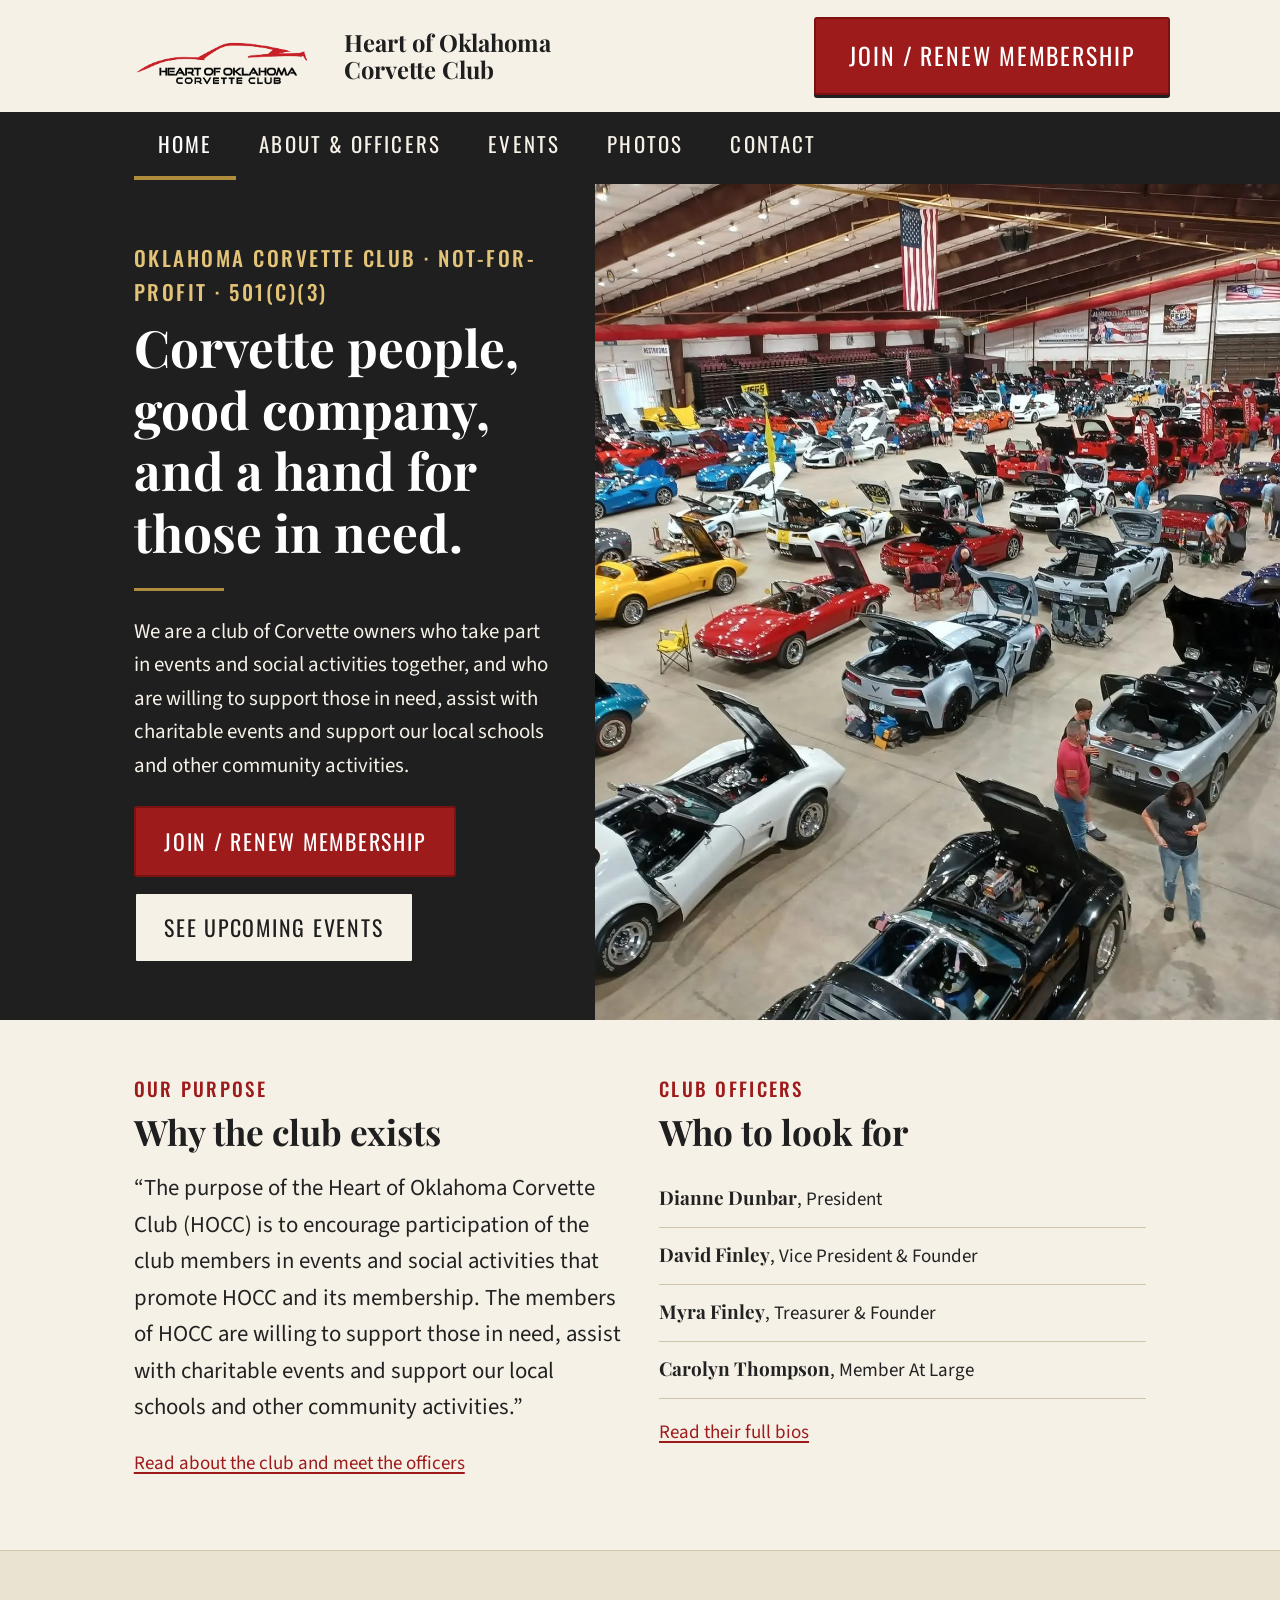
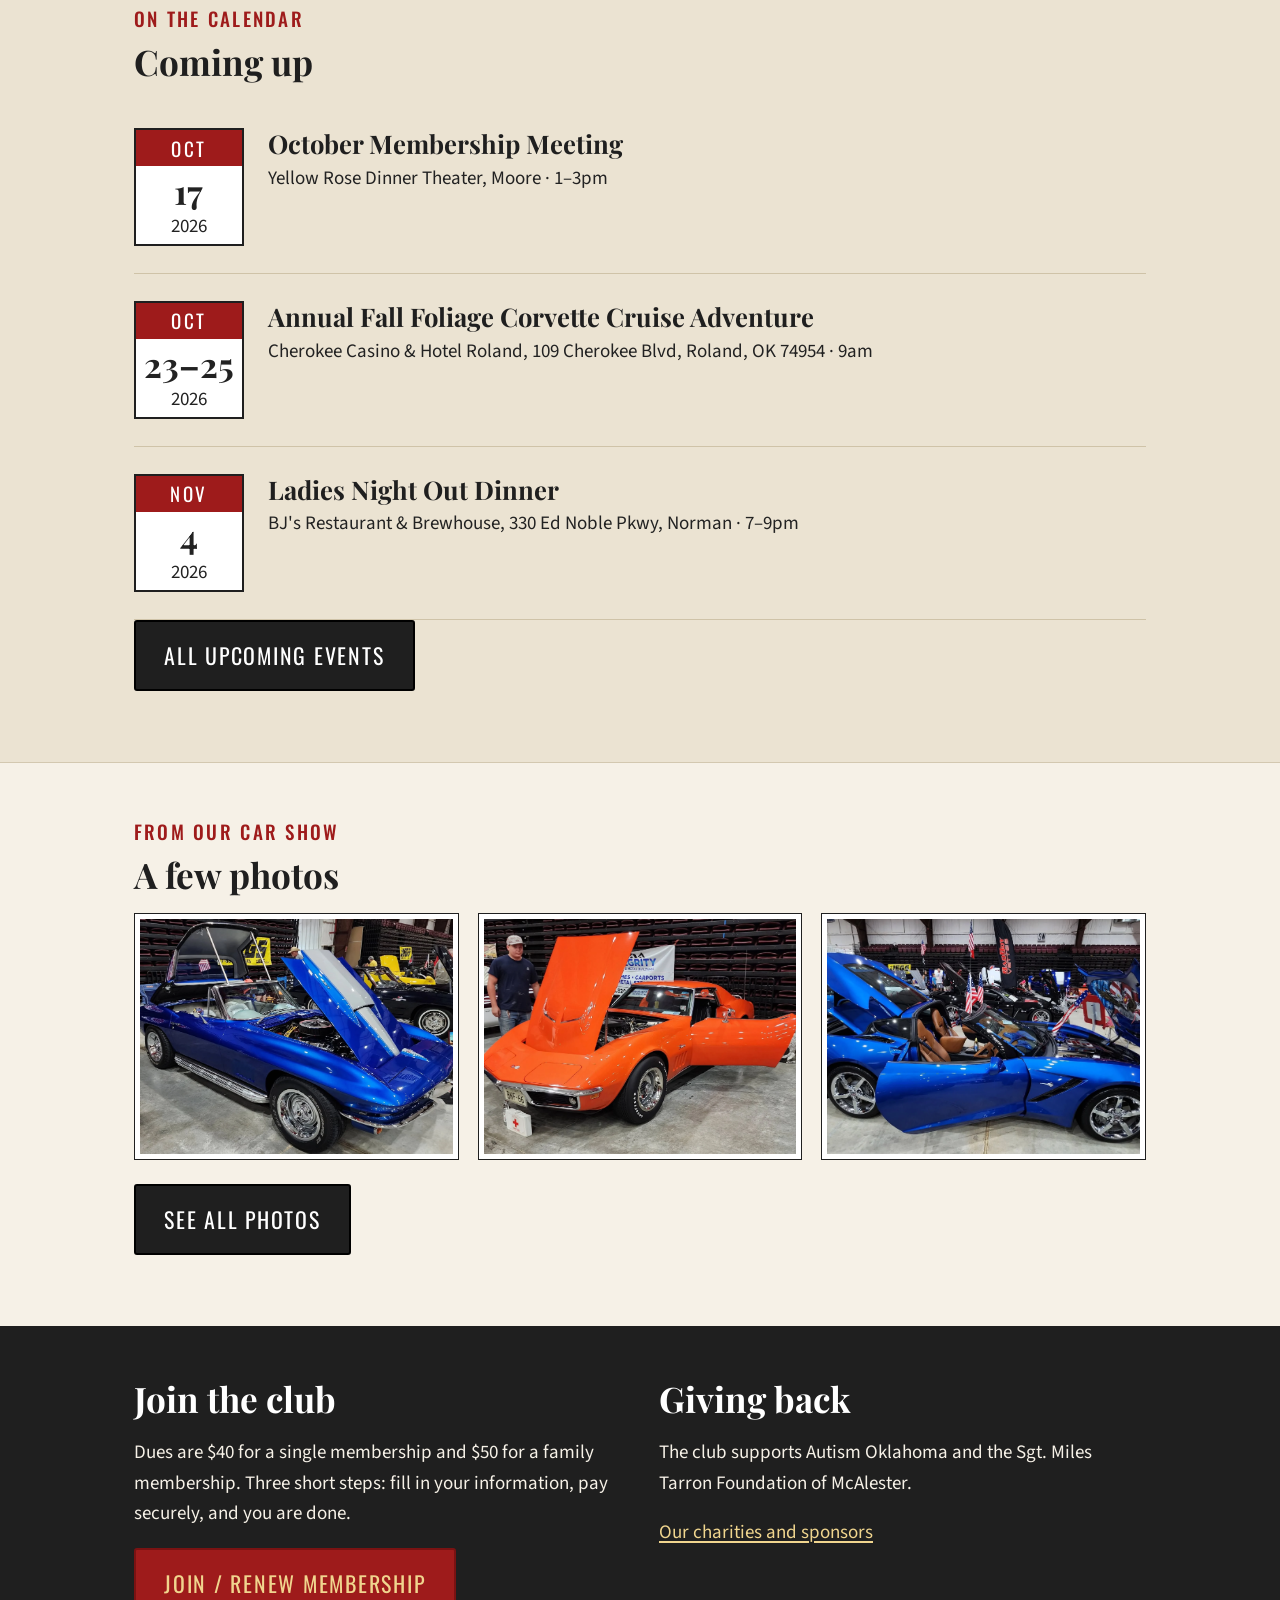
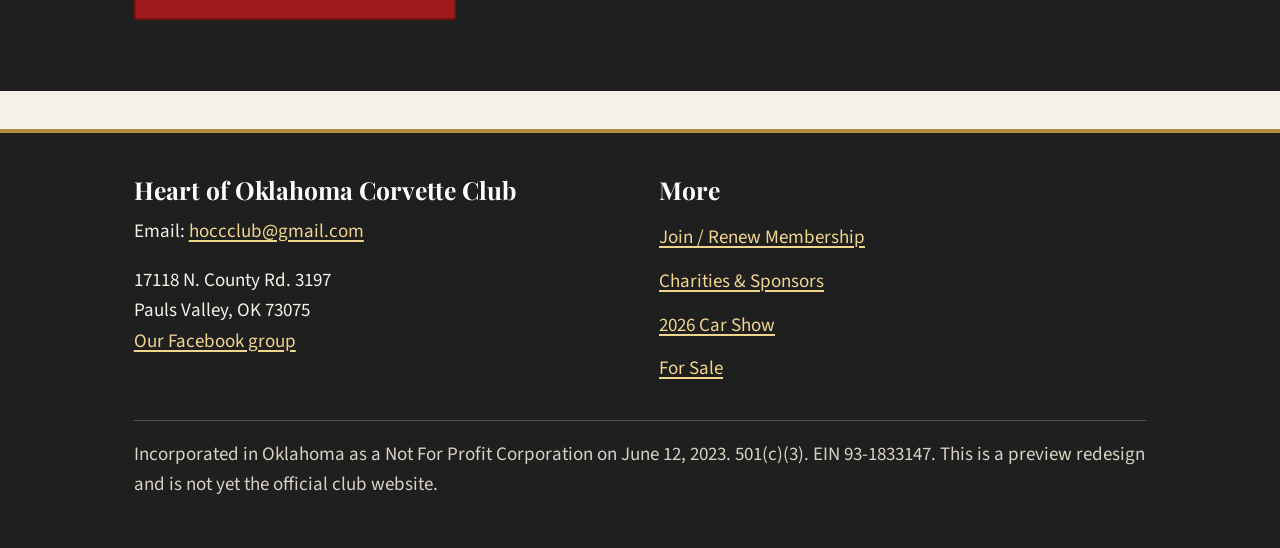
==== index.html @ 6426f9f7 "HOCC redesign preview" ====
<!DOCTYPE html>
<html lang="en">
<head>
<meta charset="utf-8">
<meta name="viewport" content="width=device-width, initial-scale=1">
<meta name="robots" content="noindex, nofollow">
<title>Heart of Oklahoma Corvette Club</title>
<link rel="preconnect" href="https://fonts.googleapis.com">
<link rel="preconnect" href="https://fonts.gstatic.com" crossorigin>
<link href="https://fonts.googleapis.com/css2?family=Oswald:wght@400;500&family=Playfair+Display:wght@700&family=Source+Sans+3:wght@400;600;700&display=swap" rel="stylesheet">
<link rel="stylesheet" href="style.css">
</head>
<body>
<a class="skip" href="#main">Skip to main content</a>
<header class="site-header">
  <div class="wrap header-top">
    <a class="brand" href="index.html"><img src="images/1b97d2c0-HOCC-Logo.png" alt="Heart of Oklahoma Corvette Club logo"><span>Heart of Oklahoma Corvette Club</span></a>
    <a class="join-btn" href="membership.html">Join / Renew Membership</a>
  </div>
  <nav class="nav" aria-label="Main">
    <div class="wrap"><ul>
      <li><a href="index.html" aria-current="page">Home</a></li>
      <li><a href="about.html">About &amp; Officers</a></li>
      <li><a href="events.html">Events</a></li>
      <li><a href="gallery.html">Photos</a></li>
      <li><a href="contact.html">Contact</a></li>
    </ul></div>
  </nav>
</header>

<main id="main">
  <div class="hero">
    <div class="hero-grid">
      <div class="hero-text">
        <p class="label">Oklahoma Corvette club &middot; Not-For-Profit &middot; 501(c)(3)</p>
        <h1>Corvette people, good company, and a hand for those in need.</h1>
        <hr class="rule">
        <p>We are a club of Corvette owners who take part in events and social activities together, and who are willing to support those in need, assist with charitable events and support our local schools and other community activities.</p>
        <div class="btn-row">
          <a class="btn" href="membership.html">Join / Renew Membership</a>
          <a class="btn light" href="events.html">See Upcoming Events</a>
        </div>
      </div>
      <div class="hero-photo"><img src="images/42bc1aed-CS-1.jpg" alt="Rows of Corvettes with hoods raised at a car show inside the Southeast EXPO Center"></div>
    </div>
  </div>

  <section>
    <div class="wrap two">
      <div>
        <p class="label">Our purpose</p>
        <h2>Why the club exists</h2>
        <p class="lead">&ldquo;The purpose of the Heart of Oklahoma Corvette Club (HOCC) is to encourage participation of the club members in events and social activities that promote HOCC and its membership. The members of HOCC are willing to support those in need, assist with charitable events and support our local schools and other community activities.&rdquo;</p>
        <p><a href="about.html">Read about the club and meet the officers</a></p>
      </div>
      <div>
        <p class="label">Club officers</p>
        <h2>Who to look for</h2>
        <ul class="officer-mini">
          <li><strong>Dianne Dunbar</strong>, President</li>
          <li><strong>David Finley</strong>, Vice President &amp; Founder</li>
          <li><strong>Myra Finley</strong>, Treasurer &amp; Founder</li>
          <li><strong>Carolyn Thompson</strong>, Member At Large</li>
        </ul>
        <p style="margin-top:1rem"><a href="about.html#officers">Read their full bios</a></p>
      </div>
    </div>
  </section>

  <section class="band">
    <div class="wrap">
      <p class="label">On the calendar</p>
      <h2>Coming up</h2>
      <ul class="events">
        <li class="event">
          <div class="date"><span class="m">Oct</span><span class="d">17</span><span class="r">2026</span></div>
          <div><h3>October Membership Meeting</h3><p>Yellow Rose Dinner Theater, Moore &middot; 1&ndash;3pm</p></div>
        </li>
        <li class="event">
          <div class="date"><span class="m">Oct</span><span class="d">23&ndash;25</span><span class="r">2026</span></div>
          <div><h3>Annual Fall Foliage Corvette Cruise Adventure</h3><p>Cherokee Casino &amp; Hotel Roland, 109 Cherokee Blvd, Roland, OK 74954 &middot; 9am</p></div>
        </li>
        <li class="event">
          <div class="date"><span class="m">Nov</span><span class="d">4</span><span class="r">2026</span></div>
          <div><h3>Ladies Night Out Dinner</h3><p>BJ's Restaurant &amp; Brewhouse, 330 Ed Noble Pkwy, Norman &middot; 7&ndash;9pm</p></div>
        </li>
      </ul>
      <p><a class="btn dark" href="events.html">All upcoming events</a></p>
    </div>
  </section>

  <section>
    <div class="wrap">
      <p class="label">From our car show</p>
      <h2>A few photos</h2>
      <ul class="grid">
        <li><a href="images/91def16d-CS-10.jpg"><img src="images/91def16d-CS-10.jpg" alt="Blue Corvette with its hood up at the club car show" loading="lazy"></a></li>
        <li><a href="images/a513e608-CS-15.jpg"><img src="images/a513e608-CS-15.jpg" alt="Orange Corvette on display at the club car show" loading="lazy"></a></li>
        <li><a href="images/1ba05a37-CS-27.jpg"><img src="images/1ba05a37-CS-27.jpg" alt="Red Corvette with hood raised at the club car show" loading="lazy"></a></li>
      </ul>
      <p style="margin-top:1.25rem"><a class="btn dark" href="gallery.html">See all photos</a></p>
    </div>
  </section>

  <section class="band-dark">
    <div class="wrap two">
      <div>
        <h2>Join the club</h2>
        <p>Dues are $40 for a single membership and $50 for a family membership. Three short steps: fill in your information, pay securely, and you are done.</p>
        <p><a class="btn" href="membership.html">Join / Renew Membership</a></p>
      </div>
      <div>
        <h2>Giving back</h2>
        <p>The club supports Autism Oklahoma and the Sgt. Miles Tarron Foundation of McAlester.</p>
        <p><a href="charities.html">Our charities and sponsors</a></p>
      </div>
    </div>
  </section>
</main>

<footer class="site-footer">
  <div class="wrap">
    <div class="foot-grid">
      <div>
        <h2>Heart of Oklahoma Corvette Club</h2>
        <p>Email: <a href="mailto:hoccclub@gmail.com">hoccclub@gmail.com</a></p>
        <address>17118 N. County Rd. 3197<br>Pauls Valley, OK 73075</address>
        <p><a href="https://www.facebook.com/groups/1453977328508756">Our Facebook group</a></p>
      </div>
      <div>
        <h2>More</h2>
        <ul class="foot-links">
          <li><a href="membership.html">Join / Renew Membership</a></li>
          <li><a href="charities.html">Charities &amp; Sponsors</a></li>
          <li><a href="car-show-2026.html">2026 Car Show</a></li>
          <li><a href="for-sale.html">For Sale</a></li>
        </ul>
      </div>
    </div>
    <p class="fine">Incorporated in Oklahoma as a Not For Profit Corporation on June 12, 2023. 501(c)(3). EIN 93-1833147. This is a preview redesign and is not yet the official club website.</p>
  </div>
</footer>
</body>
</html>
---- style.css ----
/* Heart of Oklahoma Corvette Club - preview redesign */
:root {
  --red: #9e1b1b;
  --red-dark: #7a1212;
  --char: #1f1f1f;
  --char-2: #2e2e2e;
  --cream: #f6f1e7;
  --cream-2: #ebe3d2;
  --brass: #b08d3c;
  --ink: #222;
  --muted: #4a4a4a;
  --serif: "Playfair Display", "Libre Caslon Text", Georgia, "Times New Roman", serif;
  --label: "Oswald", "Arial Narrow", Impact, sans-serif;
  --sans: "Source Sans 3", "Atkinson Hyperlegible", Verdana, Arial, sans-serif;
}

*, *::before, *::after { box-sizing: border-box; }
html { font-size: 19px; -webkit-text-size-adjust: 100%; }
body {
  margin: 0;
  font-family: var(--sans);
  font-size: 1rem;
  line-height: 1.6;
  color: var(--ink);
  background: var(--cream);
}
img { max-width: 100%; height: auto; display: block; }
a { color: var(--red); text-underline-offset: 3px; text-decoration-thickness: 2px; }
a:hover { color: var(--red-dark); }
:focus-visible { outline: 4px solid #0b57d0; outline-offset: 3px; }

h1, h2, h3 { font-family: var(--serif); line-height: 1.2; color: var(--char); margin: 0 0 .5em; font-weight: 700; }
h1 { font-size: 2.4rem; }
h2 { font-size: 1.85rem; }
h3 { font-size: 1.35rem; }
p { margin: 0 0 1em; }
.label {
  font-family: var(--label);
  text-transform: uppercase;
  letter-spacing: .12em;
  font-size: 1rem;
  color: var(--red);
  margin: 0 0 .4em;
  font-weight: 500;
}

.skip { position: absolute; left: -999px; top: 0; background: var(--char); color: #fff; padding: .75rem 1rem; z-index: 10; }
.skip:focus { left: 0; }

.wrap { max-width: 1060px; margin: 0 auto; padding: 0 1.25rem; }

/* header */
.site-header { background: var(--cream); border-bottom: 4px solid var(--char); box-shadow: 0 4px 0 -1px var(--brass); }
.header-top { display: flex; flex-wrap: wrap; align-items: center; justify-content: space-between; gap: 1rem; padding: .9rem 0; }
.brand { display: flex; align-items: center; gap: .9rem; text-decoration: none; color: var(--char); }
.brand img { height: 78px; width: auto; }
.brand span { font-family: var(--serif); font-weight: 700; font-size: 1.25rem; line-height: 1.15; max-width: 12em; }
.join-btn, .btn {
  display: inline-block;
  background: var(--red);
  color: #fff;
  font-family: var(--label);
  text-transform: uppercase;
  letter-spacing: .08em;
  font-size: 1.15rem;
  text-decoration: none;
  padding: .85rem 1.5rem;
  min-height: 52px;
  border: 2px solid var(--red-dark);
  border-radius: 3px;
  text-align: center;
  cursor: pointer;
}
.join-btn:hover, .btn:hover { background: var(--red-dark); color: #fff; }
.join-btn { font-size: 1.25rem; padding: .95rem 1.75rem; box-shadow: 0 3px 0 var(--char); }
.btn.dark { background: var(--char); border-color: #000; }
.btn.dark:hover { background: #000; }
.btn.light { background: var(--cream); color: var(--char); border-color: var(--char); }
.btn.light:hover { background: var(--cream-2); color: var(--char); }

.nav { background: var(--char); }
.nav ul { list-style: none; margin: 0; padding: 0; display: flex; flex-wrap: wrap; }
.nav a {
  display: block;
  color: var(--cream);
  text-decoration: none;
  font-family: var(--label);
  text-transform: uppercase;
  letter-spacing: .1em;
  font-size: 1.1rem;
  padding: .8rem 1.25rem;
  min-height: 52px;
  border-bottom: 4px solid transparent;
}
.nav a:hover { background: var(--char-2); color: #fff; }
.nav a[aria-current="page"] { border-bottom-color: var(--brass); color: #fff; }

/* hero */
.hero { background: var(--char); color: var(--cream); }
.hero-grid { display: grid; grid-template-columns: 1fr 1.15fr; }
.hero-text { padding: 3rem 2rem 3rem max(1.25rem, calc((100vw - 1060px) / 2 + 1.25rem)); }
.hero-text h1 { color: #fff; font-size: 2.7rem; }
.hero-text .label { color: #e3c377; }
.hero-text p { font-size: 1.1rem; }
.hero-photo { min-height: 380px; background: var(--char-2); }
.hero-photo img { width: 100%; height: 100%; object-fit: cover; }
.hero .rule { width: 90px; border: 0; border-top: 3px solid var(--brass); margin: 0 0 1.25rem; }
.btn-row { display: flex; flex-wrap: wrap; gap: .8rem; margin-top: 1.25rem; }

/* sections */
main section { padding: 2.75rem 0; }
.band { background: var(--cream-2); border-top: 1px solid #d3c8b0; border-bottom: 1px solid #d3c8b0; }
.band-dark { background: var(--char); color: var(--cream); }
.band-dark h2, .band-dark h3 { color: #fff; }
.band-dark a { color: #f0d58e; }
.page-title { background: var(--char); color: var(--cream); padding: 2.2rem 0; border-bottom: 4px solid var(--brass); }
.page-title h1 { color: #fff; margin: 0; }
.page-title .label { color: #e3c377; }
.page-title p { margin: .5rem 0 0; max-width: 40em; font-size: 1.1rem; }
.lead { font-size: 1.2rem; max-width: 42em; }
.two { display: grid; grid-template-columns: 1fr 1fr; gap: 2rem; align-items: start; }
.narrow { max-width: 44em; }

/* officers */
.officers { display: grid; gap: 2rem; }
.officer { display: grid; grid-template-columns: 200px 1fr; gap: 1.5rem; padding-bottom: 2rem; border-bottom: 1px solid #cfc3a8; }
.officer:last-child { border-bottom: 0; }
.officer img { width: 200px; height: 240px; object-fit: cover; border: 1px solid var(--char); padding: 4px; background: #fff; }
.officer h3 { margin-bottom: .1em; }
.officer .role { font-family: var(--label); text-transform: uppercase; letter-spacing: .1em; color: var(--red); margin-bottom: .6em; }
.officer-mini { list-style: none; padding: 0; margin: 0; }
.officer-mini li { padding: .6rem 0; border-bottom: 1px solid #cfc3a8; }
.officer-mini strong { font-family: var(--serif); }

/* faq */
.faq dt { font-family: var(--serif); font-weight: 700; font-size: 1.25rem; margin-top: 1.4rem; color: var(--char); }
.faq dd { margin: .3rem 0 0; }

/* events */
.events { list-style: none; margin: 0; padding: 0; }
.event { display: grid; grid-template-columns: 110px 1fr; gap: 1.25rem; padding: 1.4rem 0; border-bottom: 1px solid #cfc3a8; }
.date { text-align: center; border: 2px solid var(--char); background: #fff; align-self: start; }
.date .m { display: block; background: var(--red); color: #fff; font-family: var(--label); letter-spacing: .12em; text-transform: uppercase; padding: .15rem 0; }
.date .d { display: block; font-family: var(--serif); font-weight: 700; font-size: 1.8rem; line-height: 1.3; padding: .15rem 0; }
.date .r { display: block; font-size: 1rem; padding-bottom: .3rem; line-height: 1.2; }
.event h3 { margin-bottom: .2em; }
.event p { margin: 0 0 .25em; }
.tag { display: inline-block; font-family: var(--label); text-transform: uppercase; letter-spacing: .08em; font-size: 1rem; background: var(--char); color: #fff; padding: .05rem .6rem; margin-left: .5rem; vertical-align: middle; }

.cards { display: grid; grid-template-columns: repeat(auto-fit, minmax(290px, 1fr)); gap: 1.5rem; }
.card { background: #fff; border: 1px solid #cfc3a8; border-top: 4px solid var(--red); padding: 1.4rem; }
.card h3 { margin-top: 0; }

/* gallery */
.grid { list-style: none; margin: 0; padding: 0; display: grid; grid-template-columns: repeat(auto-fill, minmax(250px, 1fr)); gap: 1rem; }
.grid a { display: block; border: 1px solid var(--char); background: #fff; padding: 5px; }
.grid img { width: 100%; aspect-ratio: 4 / 3; object-fit: cover; }
.grid a:hover { border-color: var(--red); }
.grid .cap { display: block; font-size: 1rem; padding: .35rem .2rem 0; color: var(--muted); }

/* logos */
.logos { list-style: none; margin: 0; padding: 0; display: grid; grid-template-columns: repeat(auto-fill, minmax(190px, 1fr)); gap: 1rem; }
.logos li { background: #fff; border: 1px solid #cfc3a8; padding: .8rem; display: flex; align-items: center; justify-content: center; min-height: 130px; }
.logos li.on-dark { background: var(--char); }
.logos img { max-height: 100px; width: auto; max-width: 100%; object-fit: contain; }
.charity { display: grid; grid-template-columns: 220px 1fr; gap: 1.5rem; padding: 1.5rem 0; border-bottom: 1px solid #cfc3a8; }
.charity img { background: #fff; padding: .6rem; border: 1px solid #cfc3a8; }

/* todo notes */
.todo {
  background: #fff3c4;
  border: 2px dashed #8a6500;
  border-left-width: 8px;
  color: #3d2c00;
  padding: .9rem 1.1rem;
  margin: 1.25rem 0;
  font-size: 1rem;
}
.todo::before { content: "TODO FOR CLUB: "; font-family: var(--label); letter-spacing: .08em; font-weight: 700; }
.todo.big { font-size: 1.15rem; }
.phone-slot { font-family: var(--serif); font-size: 1.4rem; font-weight: 700; }

/* steps and forms */
.steps { list-style: none; counter-reset: s; margin: 0 0 1rem; padding: 0; display: grid; grid-template-columns: repeat(3, 1fr); gap: 1rem; }
.steps li { counter-increment: s; background: #fff; border: 1px solid var(--char); padding: 1rem 1.1rem 1rem 4rem; position: relative; font-size: 1.1rem; }
.steps li::before { content: counter(s); position: absolute; left: 0; top: 0; bottom: 0; width: 3rem; background: var(--red); color: #fff; font-family: var(--serif); font-size: 1.9rem; font-weight: 700; display: flex; align-items: center; justify-content: center; }
.steps b { display: block; font-family: var(--serif); }

form { background: #fff; border: 1px solid var(--char); border-top: 6px solid var(--red); padding: 1.5rem; }
fieldset { border: 0; padding: 0; margin: 0 0 1.5rem; }
legend { font-family: var(--serif); font-weight: 700; font-size: 1.3rem; padding: 0; margin-bottom: .6rem; }
label { display: block; font-weight: 600; margin-bottom: .25rem; }
.opt { font-weight: 400; color: var(--muted); }
input[type=text], input[type=email], input[type=tel] {
  width: 100%;
  font: inherit;
  font-size: 1.1rem;
  padding: .7rem .8rem;
  min-height: 52px;
  border: 2px solid #555;
  border-radius: 3px;
  background: #fff;
  color: var(--ink);
}
.field { margin-bottom: 1.1rem; }
.row { display: grid; grid-template-columns: repeat(auto-fit, minmax(200px, 1fr)); gap: 1rem; }
.choice { display: flex; align-items: center; gap: .8rem; min-height: 52px; padding: .4rem .9rem; border: 2px solid #555; border-radius: 3px; margin-bottom: .6rem; font-weight: 600; cursor: pointer; }
.choice input { width: 28px; height: 28px; flex: none; accent-color: var(--red); }
.choice:has(input:checked) { border-color: var(--red); background: #fbeeee; }
.hidden { display: none; }
.pay { display: grid; grid-template-columns: 1fr 1fr; gap: 1rem; margin: 1.25rem 0; }
.pay .btn { font-size: 1.5rem; padding: 1.3rem 1rem; }
.big-note { font-size: 1.3rem; font-weight: 600; background: #fff; border-left: 8px solid var(--brass); padding: 1rem 1.2rem; }

address { font-style: normal; }
.contact-box { background: #fff; border: 1px solid var(--char); border-top: 6px solid var(--red); padding: 1.4rem; }
.contact-box h3 { margin-top: 0; }
.big-link { font-family: var(--serif); font-size: 1.5rem; font-weight: 700; overflow-wrap: anywhere; }

/* footer */
.site-footer { background: var(--char); color: var(--cream); border-top: 4px solid var(--brass); padding: 2.2rem 0 1.5rem; margin-top: 2rem; }
.site-footer a { color: #f0d58e; }
.site-footer h2 { color: #fff; font-size: 1.3rem; }
.foot-grid { display: grid; grid-template-columns: repeat(auto-fit, minmax(240px, 1fr)); gap: 2rem; }
.foot-links { list-style: none; padding: 0; margin: 0; }
.foot-links a { display: inline-block; padding: .35rem 0; min-height: 40px; }
.fine { border-top: 1px solid #555; margin-top: 1.5rem; padding-top: 1rem; font-size: 1rem; color: #d8d2c4; }

@media (max-width: 800px) {
  html { font-size: 18px; }
  h1, .hero-text h1 { font-size: 2rem; }
  .hero-grid, .two, .steps, .pay { grid-template-columns: 1fr; }
  .hero-text { padding: 2rem 1.25rem; }
  .hero-photo { min-height: 240px; order: -1; }
  .officer, .charity { grid-template-columns: 1fr; }
  .officer img { width: 180px; }
  .event { grid-template-columns: 90px 1fr; gap: 1rem; }
  .nav ul { display: grid; grid-template-columns: 1fr 1fr; }
  .nav a { text-align: center; border-bottom-width: 4px; }
  .join-btn { width: 100%; }
  .header-top { flex-direction: column; align-items: stretch; }
}
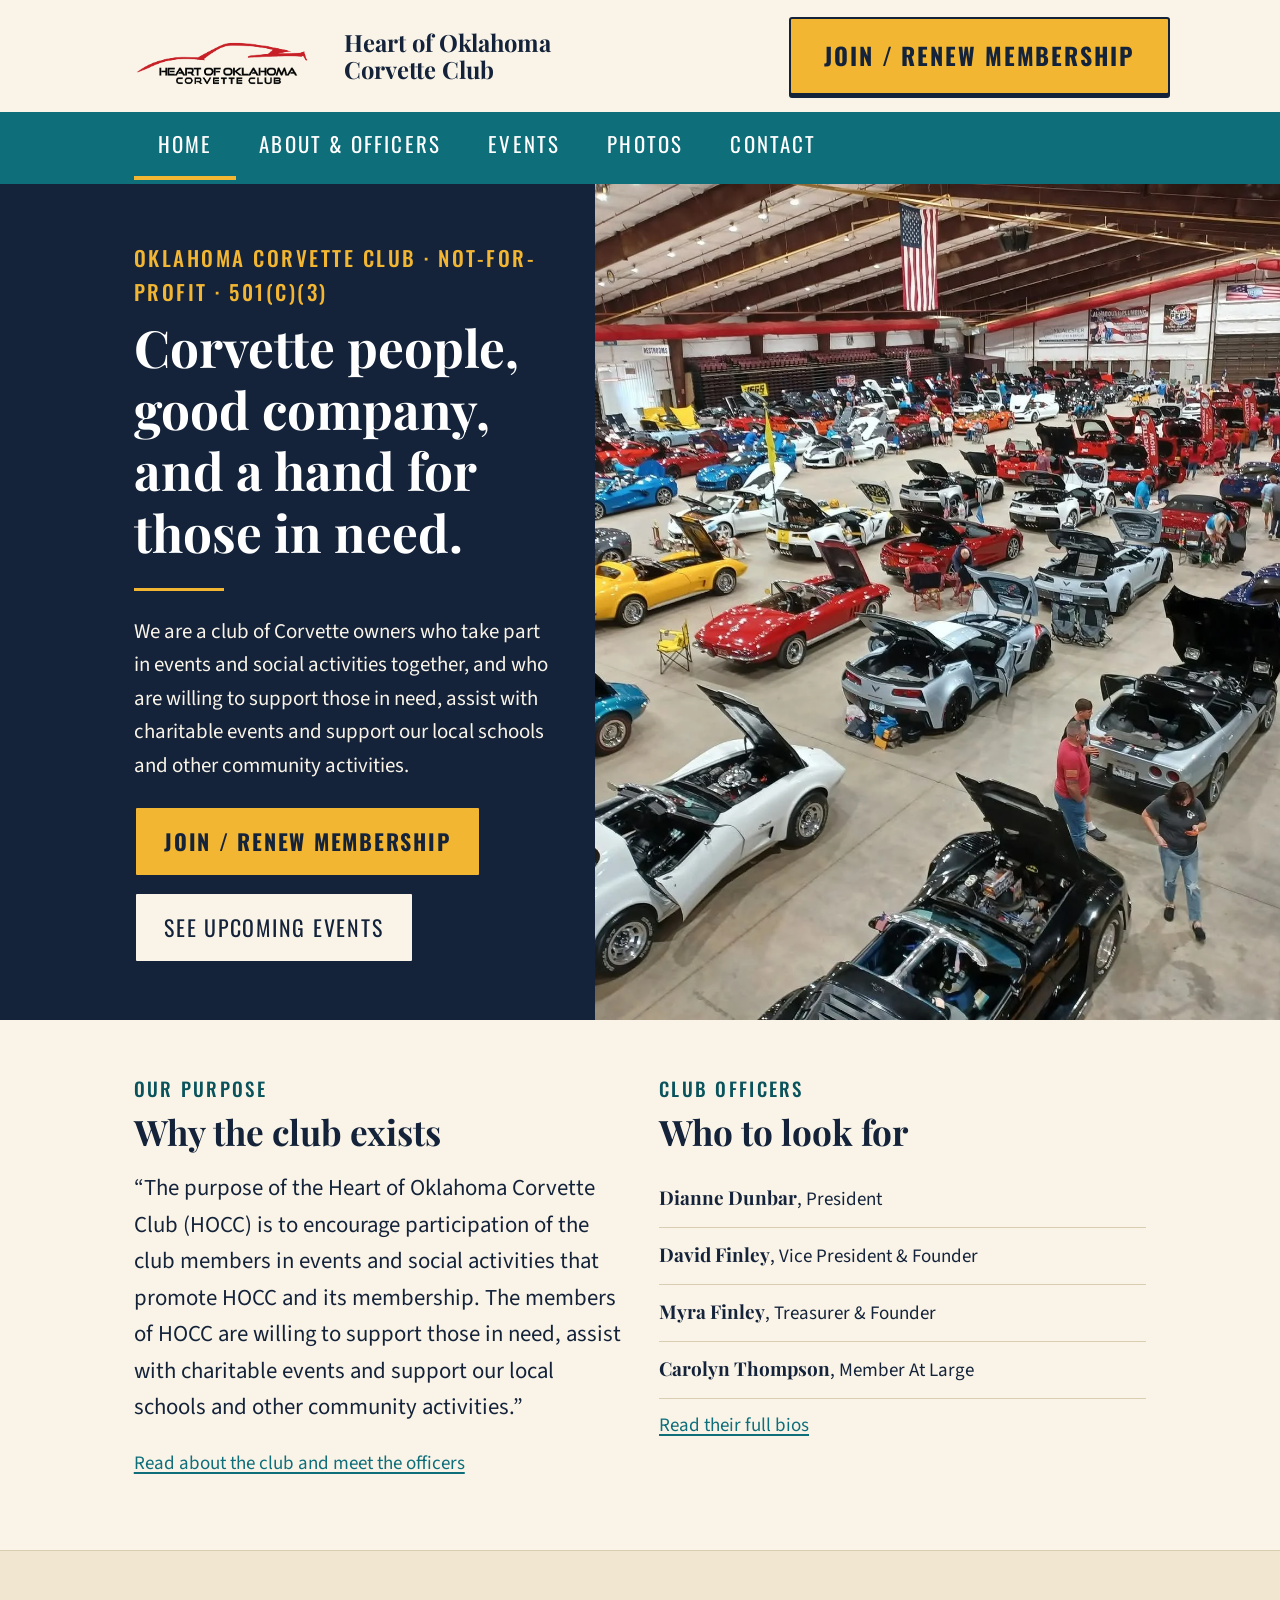
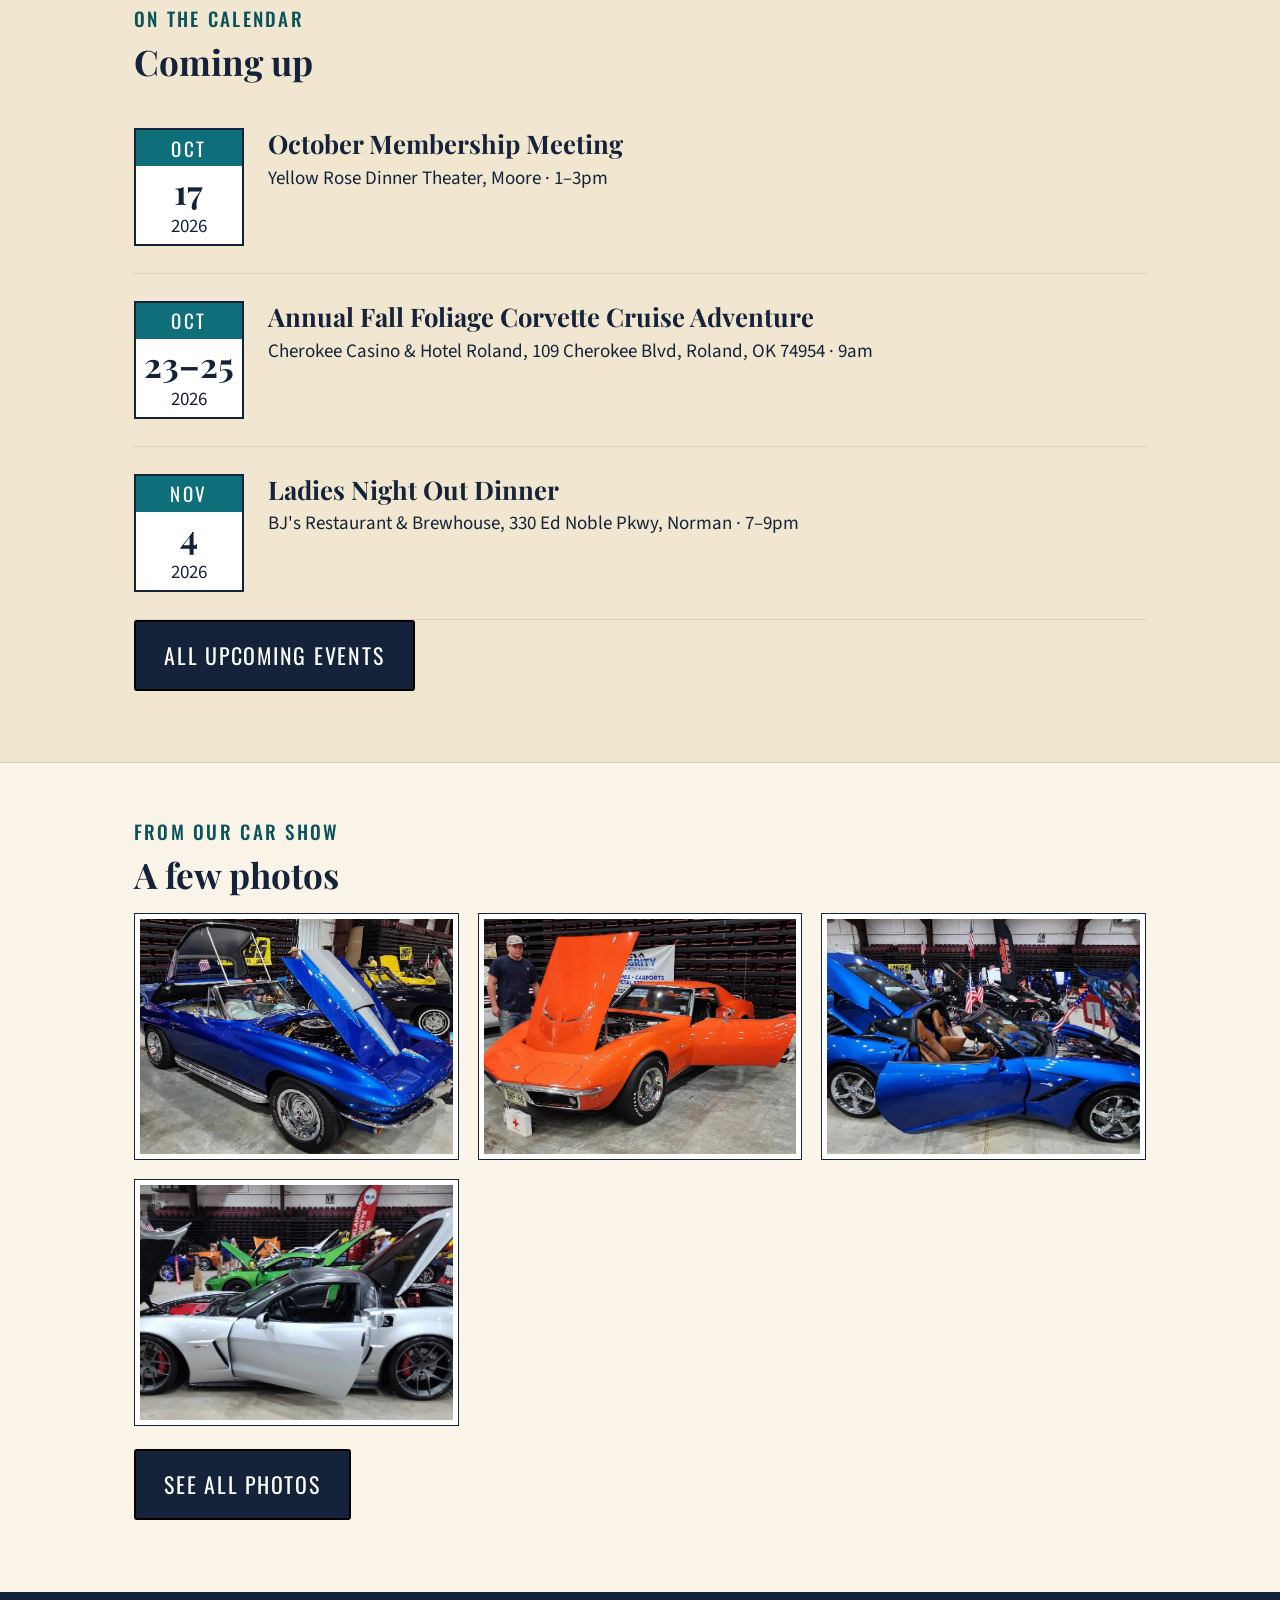
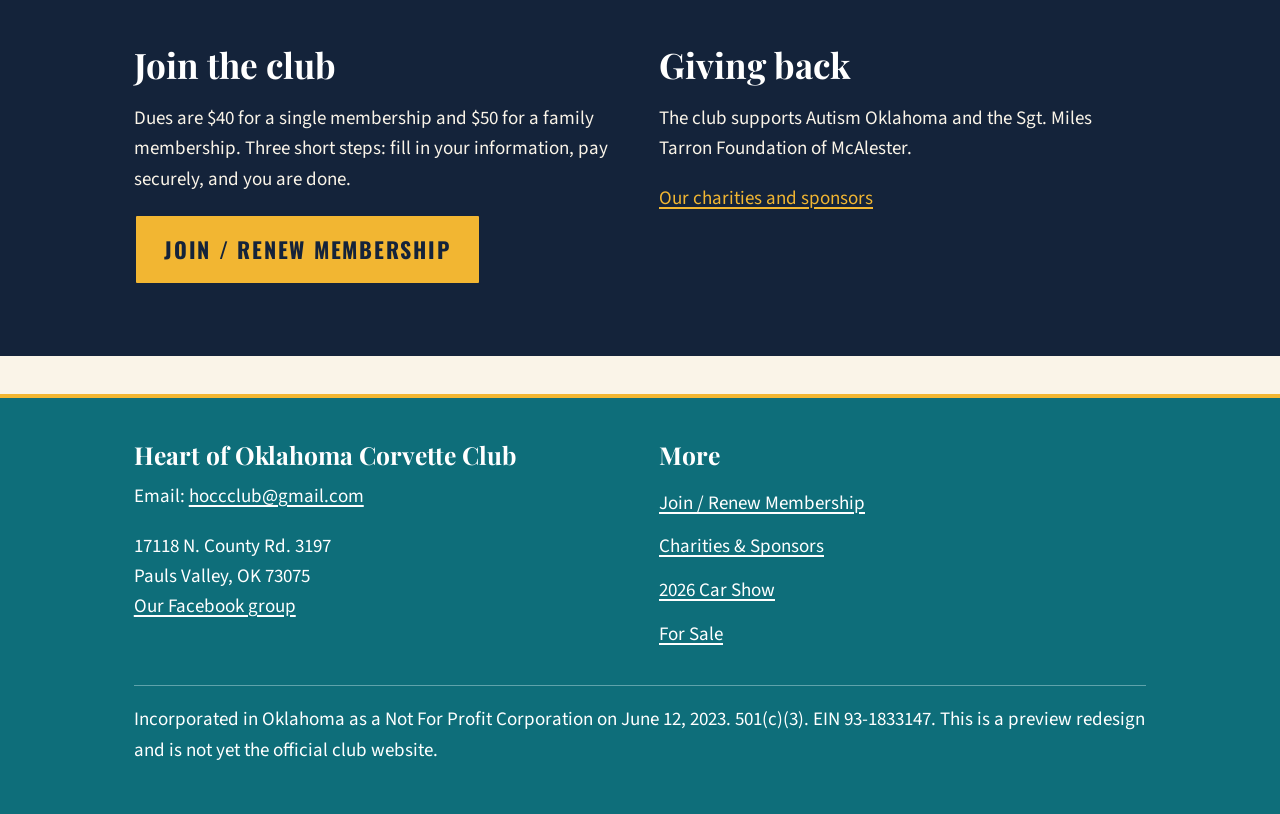
==== commit c50e1f91: "Summer palette and compact mobile layout" ====
--- a/index.html
+++ b/index.html
@@ -16,6 +16,7 @@
   <div class="wrap header-top">
     <a class="brand" href="index.html"><img src="images/1b97d2c0-HOCC-Logo.png" alt="Heart of Oklahoma Corvette Club logo"><span>Heart of Oklahoma Corvette Club</span></a>
     <a class="join-btn" href="membership.html">Join / Renew Membership</a>
+    <details class="menu"><summary>Menu</summary><ul><li><a href="index.html" aria-current="page">Home</a></li><li><a href="about.html">About &amp; Officers</a></li><li><a href="events.html">Events</a></li><li><a href="gallery.html">Photos</a></li><li><a href="contact.html">Contact</a></li></ul></details>
   </div>
   <nav class="nav" aria-label="Main">
     <div class="wrap"><ul>
@@ -32,12 +33,12 @@
   <div class="hero">
     <div class="hero-grid">
       <div class="hero-text">
-        <p class="label">Oklahoma Corvette club &middot; Not-For-Profit &middot; 501(c)(3)</p>
+        <p class="label hide-m">Oklahoma Corvette club &middot; Not-For-Profit &middot; 501(c)(3)</p>
         <h1>Corvette people, good company, and a hand for those in need.</h1>
-        <hr class="rule">
-        <p>We are a club of Corvette owners who take part in events and social activities together, and who are willing to support those in need, assist with charitable events and support our local schools and other community activities.</p>
-        <div class="btn-row">
-          <a class="btn" href="membership.html">Join / Renew Membership</a>
+        <hr class="rule hide-m">
+        <p class="hide-m">We are a club of Corvette owners who take part in events and social activities together, and who are willing to support those in need, assist with charitable events and support our local schools and other community activities.</p>
+        <div class="btn-row hide-m">
+          <a class="btn gold" href="membership.html">Join / Renew Membership</a>
           <a class="btn light" href="events.html">See Upcoming Events</a>
         </div>
       </div>
@@ -50,19 +51,21 @@
       <div>
         <p class="label">Our purpose</p>
         <h2>Why the club exists</h2>
-        <p class="lead">&ldquo;The purpose of the Heart of Oklahoma Corvette Club (HOCC) is to encourage participation of the club members in events and social activities that promote HOCC and its membership. The members of HOCC are willing to support those in need, assist with charitable events and support our local schools and other community activities.&rdquo;</p>
-        <p><a href="about.html">Read about the club and meet the officers</a></p>
+        <p class="lead hide-m">&ldquo;The purpose of the Heart of Oklahoma Corvette Club (HOCC) is to encourage participation of the club members in events and social activities that promote HOCC and its membership. The members of HOCC are willing to support those in need, assist with charitable events and support our local schools and other community activities.&rdquo;</p>
+        <p class="lead show-m">The club encourages its members to take part in events and social activities that promote HOCC and its membership. Members are willing to support those in need, assist with charitable events and support our local schools and other community activities.</p>
+        <p class="show-m"><a href="about.html#purpose">Read more</a></p>
+        <p class="hide-m"><a href="about.html">Read about the club and meet the officers</a></p>
       </div>
       <div>
         <p class="label">Club officers</p>
-        <h2>Who to look for</h2>
-        <ul class="officer-mini">
+        <h2 class="hide-mobile">Who to look for</h2>
+        <ul class="officer-mini hide-mobile">
           <li><strong>Dianne Dunbar</strong>, President</li>
           <li><strong>David Finley</strong>, Vice President &amp; Founder</li>
           <li><strong>Myra Finley</strong>, Treasurer &amp; Founder</li>
           <li><strong>Carolyn Thompson</strong>, Member At Large</li>
         </ul>
-        <p style="margin-top:1rem"><a href="about.html#officers">Read their full bios</a></p>
+        <p style="margin-top:.6rem"><a href="about.html#officers"><span class="show-m">Meet our 4 club officers</span><span class="hide-m">Read their full bios</span></a></p>
       </div>
     </div>
   </section>
@@ -80,7 +83,7 @@
           <div class="date"><span class="m">Oct</span><span class="d">23&ndash;25</span><span class="r">2026</span></div>
           <div><h3>Annual Fall Foliage Corvette Cruise Adventure</h3><p>Cherokee Casino &amp; Hotel Roland, 109 Cherokee Blvd, Roland, OK 74954 &middot; 9am</p></div>
         </li>
-        <li class="event">
+        <li class="event extra-m">
           <div class="date"><span class="m">Nov</span><span class="d">4</span><span class="r">2026</span></div>
           <div><h3>Ladies Night Out Dinner</h3><p>BJ's Restaurant &amp; Brewhouse, 330 Ed Noble Pkwy, Norman &middot; 7&ndash;9pm</p></div>
         </li>
@@ -97,17 +100,18 @@
         <li><a href="images/91def16d-CS-10.jpg"><img src="images/91def16d-CS-10.jpg" alt="Blue Corvette with its hood up at the club car show" loading="lazy"></a></li>
         <li><a href="images/a513e608-CS-15.jpg"><img src="images/a513e608-CS-15.jpg" alt="Orange Corvette on display at the club car show" loading="lazy"></a></li>
         <li><a href="images/1ba05a37-CS-27.jpg"><img src="images/1ba05a37-CS-27.jpg" alt="Red Corvette with hood raised at the club car show" loading="lazy"></a></li>
+        <li><a href="images/810afc99-CS-41.jpg"><img src="images/810afc99-CS-41.jpg" alt="Corvettes on display at the club car show" loading="lazy"></a></li>
       </ul>
       <p style="margin-top:1.25rem"><a class="btn dark" href="gallery.html">See all photos</a></p>
     </div>
   </section>
 
-  <section class="band-dark">
+  <section class="band-dark hide-mobile">
     <div class="wrap two">
       <div>
         <h2>Join the club</h2>
         <p>Dues are $40 for a single membership and $50 for a family membership. Three short steps: fill in your information, pay securely, and you are done.</p>
-        <p><a class="btn" href="membership.html">Join / Renew Membership</a></p>
+        <p><a class="btn gold" href="membership.html">Join / Renew Membership</a></p>
       </div>
       <div>
         <h2>Giving back</h2>
@@ -140,5 +144,6 @@
     <p class="fine">Incorporated in Oklahoma as a Not For Profit Corporation on June 12, 2023. 501(c)(3). EIN 93-1833147. This is a preview redesign and is not yet the official club website.</p>
   </div>
 </footer>
+<a class="join-bar" href="membership.html">Join / Renew Membership</a>
 </body>
 </html>
--- a/style.css
+++ b/style.css
@@ -1,14 +1,18 @@
 /* Heart of Oklahoma Corvette Club - preview redesign */
 :root {
+  --sand: #faf4e8;
+  --sand-2: #f1e6cf;
+  --navy: #14233a;
+  --navy-2: #22344f;
+  --teal: #0e6e7a;
+  --teal-dark: #0a535c;
+  --gold: #f2b632;
+  --gold-dark: #d99d14;
+  --coral: #c2432a;
   --red: #9e1b1b;
-  --red-dark: #7a1212;
-  --char: #1f1f1f;
-  --char-2: #2e2e2e;
-  --cream: #f6f1e7;
-  --cream-2: #ebe3d2;
-  --brass: #b08d3c;
-  --ink: #222;
-  --muted: #4a4a4a;
+  --ink: #14233a;
+  --muted: #3d4b5f;
+  --line: #d9cdb2;
   --serif: "Playfair Display", "Libre Caslon Text", Georgia, "Times New Roman", serif;
   --label: "Oswald", "Arial Narrow", Impact, sans-serif;
   --sans: "Source Sans 3", "Atkinson Hyperlegible", Verdana, Arial, sans-serif;
@@ -22,14 +26,14 @@
   font-size: 1rem;
   line-height: 1.6;
   color: var(--ink);
-  background: var(--cream);
+  background: var(--sand);
 }
 img { max-width: 100%; height: auto; display: block; }
-a { color: var(--red); text-underline-offset: 3px; text-decoration-thickness: 2px; }
-a:hover { color: var(--red-dark); }
-:focus-visible { outline: 4px solid #0b57d0; outline-offset: 3px; }
-
-h1, h2, h3 { font-family: var(--serif); line-height: 1.2; color: var(--char); margin: 0 0 .5em; font-weight: 700; }
+a { color: var(--teal); text-underline-offset: 3px; text-decoration-thickness: 2px; }
+a:hover { color: var(--teal-dark); }
+:focus-visible { outline: 4px solid var(--navy); outline-offset: 3px; box-shadow: 0 0 0 7px #fff; }
+
+h1, h2, h3 { font-family: var(--serif); line-height: 1.2; color: var(--navy); margin: 0 0 .5em; font-weight: 700; }
 h1 { font-size: 2.4rem; }
 h2 { font-size: 1.85rem; }
 h3 { font-size: 1.35rem; }
@@ -39,25 +43,25 @@
   text-transform: uppercase;
   letter-spacing: .12em;
   font-size: 1rem;
-  color: var(--red);
+  color: var(--teal-dark);
   margin: 0 0 .4em;
   font-weight: 500;
 }
 
-.skip { position: absolute; left: -999px; top: 0; background: var(--char); color: #fff; padding: .75rem 1rem; z-index: 10; }
+.skip { position: absolute; left: -999px; top: 0; background: var(--navy); color: #fff; padding: .75rem 1rem; z-index: 30; }
 .skip:focus { left: 0; }
 
 .wrap { max-width: 1060px; margin: 0 auto; padding: 0 1.25rem; }
 
 /* header */
-.site-header { background: var(--cream); border-bottom: 4px solid var(--char); box-shadow: 0 4px 0 -1px var(--brass); }
+.site-header { background: var(--sand); border-bottom: 4px solid var(--teal); position: relative; z-index: 20; }
 .header-top { display: flex; flex-wrap: wrap; align-items: center; justify-content: space-between; gap: 1rem; padding: .9rem 0; }
-.brand { display: flex; align-items: center; gap: .9rem; text-decoration: none; color: var(--char); }
+.brand { display: flex; align-items: center; gap: .9rem; text-decoration: none; color: var(--navy); }
 .brand img { height: 78px; width: auto; }
 .brand span { font-family: var(--serif); font-weight: 700; font-size: 1.25rem; line-height: 1.15; max-width: 12em; }
 .join-btn, .btn {
   display: inline-block;
-  background: var(--red);
+  background: var(--teal);
   color: #fff;
   font-family: var(--label);
   text-transform: uppercase;
@@ -66,23 +70,26 @@
   text-decoration: none;
   padding: .85rem 1.5rem;
   min-height: 52px;
-  border: 2px solid var(--red-dark);
+  border: 2px solid var(--teal-dark);
   border-radius: 3px;
   text-align: center;
   cursor: pointer;
 }
-.join-btn:hover, .btn:hover { background: var(--red-dark); color: #fff; }
-.join-btn { font-size: 1.25rem; padding: .95rem 1.75rem; box-shadow: 0 3px 0 var(--char); }
-.btn.dark { background: var(--char); border-color: #000; }
+.join-btn:hover, .btn:hover { background: var(--teal-dark); color: #fff; }
+/* the Join / Renew button is always the loudest thing on the page */
+.join-btn, .btn.gold { background: var(--gold); color: var(--navy); border-color: var(--navy); font-weight: 700; }
+.join-btn:hover, .btn.gold:hover { background: var(--gold-dark); color: var(--navy); }
+.join-btn { font-size: 1.25rem; padding: .95rem 1.75rem; box-shadow: 0 3px 0 var(--navy); }
+.btn.dark { background: var(--navy); border-color: #000; }
 .btn.dark:hover { background: #000; }
-.btn.light { background: var(--cream); color: var(--char); border-color: var(--char); }
-.btn.light:hover { background: var(--cream-2); color: var(--char); }
-
-.nav { background: var(--char); }
+.btn.light { background: var(--sand); color: var(--navy); border-color: var(--navy); }
+.btn.light:hover { background: var(--sand-2); color: var(--navy); }
+
+.nav { background: var(--teal); }
 .nav ul { list-style: none; margin: 0; padding: 0; display: flex; flex-wrap: wrap; }
 .nav a {
   display: block;
-  color: var(--cream);
+  color: #fff;
   text-decoration: none;
   font-family: var(--label);
   text-transform: uppercase;
@@ -92,101 +99,139 @@
   min-height: 52px;
   border-bottom: 4px solid transparent;
 }
-.nav a:hover { background: var(--char-2); color: #fff; }
-.nav a[aria-current="page"] { border-bottom-color: var(--brass); color: #fff; }
+.nav a:hover { background: var(--teal-dark); color: #fff; }
+.nav a[aria-current="page"] { border-bottom-color: var(--gold); color: #fff; }
+
+/* mobile-only pieces (hidden on desktop) */
+.menu, .join-bar, .show-m { display: none; }
 
 /* hero */
-.hero { background: var(--char); color: var(--cream); }
+.hero { background: var(--navy); color: var(--sand); position: relative; }
 .hero-grid { display: grid; grid-template-columns: 1fr 1.15fr; }
 .hero-text { padding: 3rem 2rem 3rem max(1.25rem, calc((100vw - 1060px) / 2 + 1.25rem)); }
 .hero-text h1 { color: #fff; font-size: 2.7rem; }
-.hero-text .label { color: #e3c377; }
+.hero-text .label { color: var(--gold); }
 .hero-text p { font-size: 1.1rem; }
-.hero-photo { min-height: 380px; background: var(--char-2); }
+.hero-photo { min-height: 380px; background: var(--navy-2); }
 .hero-photo img { width: 100%; height: 100%; object-fit: cover; }
-.hero .rule { width: 90px; border: 0; border-top: 3px solid var(--brass); margin: 0 0 1.25rem; }
+.hero .rule { width: 90px; border: 0; border-top: 3px solid var(--gold); margin: 0 0 1.25rem; }
 .btn-row { display: flex; flex-wrap: wrap; gap: .8rem; margin-top: 1.25rem; }
 
 /* sections */
 main section { padding: 2.75rem 0; }
-.band { background: var(--cream-2); border-top: 1px solid #d3c8b0; border-bottom: 1px solid #d3c8b0; }
-.band-dark { background: var(--char); color: var(--cream); }
+.band { background: var(--sand-2); border-top: 1px solid var(--line); border-bottom: 1px solid var(--line); }
+.band-dark { background: var(--navy); color: var(--sand); }
 .band-dark h2, .band-dark h3 { color: #fff; }
-.band-dark a { color: #f0d58e; }
-.page-title { background: var(--char); color: var(--cream); padding: 2.2rem 0; border-bottom: 4px solid var(--brass); }
+.band-dark a:not(.btn) { color: var(--gold); }
+.page-title { background: var(--navy); color: var(--sand); padding: 2.2rem 0; border-bottom: 4px solid var(--gold); }
 .page-title h1 { color: #fff; margin: 0; }
-.page-title .label { color: #e3c377; }
+.page-title .label { color: var(--gold); }
 .page-title p { margin: .5rem 0 0; max-width: 40em; font-size: 1.1rem; }
 .lead { font-size: 1.2rem; max-width: 42em; }
 .two { display: grid; grid-template-columns: 1fr 1fr; gap: 2rem; align-items: start; }
 .narrow { max-width: 44em; }
 
 /* officers */
-.officers { display: grid; gap: 2rem; }
-.officer { display: grid; grid-template-columns: 200px 1fr; gap: 1.5rem; padding-bottom: 2rem; border-bottom: 1px solid #cfc3a8; }
-.officer:last-child { border-bottom: 0; }
-.officer img { width: 200px; height: 240px; object-fit: cover; border: 1px solid var(--char); padding: 4px; background: #fff; }
-.officer h3 { margin-bottom: .1em; }
-.officer .role { font-family: var(--label); text-transform: uppercase; letter-spacing: .1em; color: var(--red); margin-bottom: .6em; }
+.officers { display: grid; gap: 1rem; }
+.officer-acc { background: #fff; border: 1px solid var(--line); border-left: 6px solid var(--teal); }
+.officer-body { display: grid; grid-template-columns: 200px 1fr; gap: 1.5rem; padding: 0 1.25rem 1.25rem; }
+.officer-body img { width: 200px; height: 240px; object-fit: cover; border: 1px solid var(--navy); padding: 4px; background: #fff; }
+.officer-body p:last-child { margin-bottom: 0; }
 .officer-mini { list-style: none; padding: 0; margin: 0; }
-.officer-mini li { padding: .6rem 0; border-bottom: 1px solid #cfc3a8; }
+.officer-mini li { padding: .6rem 0; border-bottom: 1px solid var(--line); }
 .officer-mini strong { font-family: var(--serif); }
 
-/* faq */
-.faq dt { font-family: var(--serif); font-weight: 700; font-size: 1.25rem; margin-top: 1.4rem; color: var(--char); }
-.faq dd { margin: .3rem 0 0; }
+/* accordions (officer bios, FAQ, pay by check) */
+.acc { background: #fff; border: 1px solid var(--line); margin-bottom: .8rem; }
+.acc > summary, .officer-acc > summary, .check > summary {
+  list-style: none;
+  cursor: pointer;
+  min-height: 52px;
+  padding: .7rem 3.2rem .7rem 1.1rem;
+  position: relative;
+  display: flex;
+  flex-direction: column;
+  justify-content: center;
+}
+summary::-webkit-details-marker { display: none; }
+.acc > summary::after, .officer-acc > summary::after, .check > summary::after {
+  content: "+";
+  position: absolute;
+  right: .6rem;
+  top: 50%;
+  transform: translateY(-50%);
+  width: 2rem;
+  height: 2rem;
+  border-radius: 50%;
+  background: var(--teal);
+  color: #fff;
+  font-family: var(--sans);
+  font-weight: 700;
+  font-size: 1.5rem;
+  line-height: 2rem;
+  text-align: center;
+}
+details[open] > summary::after { content: "\2212"; }
+.acc > summary, .check > summary { font-family: var(--serif); font-weight: 700; font-size: 1.2rem; color: var(--navy); }
+.acc > summary:hover, .officer-acc > summary:hover, .check > summary:hover { background: var(--sand); }
+.acc-body { padding: 0 1.1rem 1rem; }
+.acc-body p:last-child { margin-bottom: 0; }
+.sum-name { font-family: var(--serif); font-weight: 700; font-size: 1.25rem; color: var(--navy); line-height: 1.2; }
+.sum-role { font-family: var(--label); text-transform: uppercase; letter-spacing: .1em; font-size: 1rem; color: var(--teal-dark); }
+.check { background: #fff; border: 1px solid var(--line); margin-top: 1.5rem; }
+.check .acc-body { padding-top: .25rem; }
 
 /* events */
 .events { list-style: none; margin: 0; padding: 0; }
-.event { display: grid; grid-template-columns: 110px 1fr; gap: 1.25rem; padding: 1.4rem 0; border-bottom: 1px solid #cfc3a8; }
-.date { text-align: center; border: 2px solid var(--char); background: #fff; align-self: start; }
-.date .m { display: block; background: var(--red); color: #fff; font-family: var(--label); letter-spacing: .12em; text-transform: uppercase; padding: .15rem 0; }
+.event { display: grid; grid-template-columns: 110px 1fr; gap: 1.25rem; padding: 1.4rem 0; border-bottom: 1px solid var(--line); }
+.date { text-align: center; border: 2px solid var(--navy); background: #fff; align-self: start; }
+.date .m { display: block; background: var(--teal); color: #fff; font-family: var(--label); letter-spacing: .12em; text-transform: uppercase; padding: .15rem 0; }
 .date .d { display: block; font-family: var(--serif); font-weight: 700; font-size: 1.8rem; line-height: 1.3; padding: .15rem 0; }
 .date .r { display: block; font-size: 1rem; padding-bottom: .3rem; line-height: 1.2; }
 .event h3 { margin-bottom: .2em; }
 .event p { margin: 0 0 .25em; }
-.tag { display: inline-block; font-family: var(--label); text-transform: uppercase; letter-spacing: .08em; font-size: 1rem; background: var(--char); color: #fff; padding: .05rem .6rem; margin-left: .5rem; vertical-align: middle; }
+.tag { display: inline-block; font-family: var(--label); text-transform: uppercase; letter-spacing: .08em; font-size: 1rem; background: var(--navy); color: #fff; padding: .05rem .6rem; margin-left: .5rem; vertical-align: middle; }
 
 .cards { display: grid; grid-template-columns: repeat(auto-fit, minmax(290px, 1fr)); gap: 1.5rem; }
-.card { background: #fff; border: 1px solid #cfc3a8; border-top: 4px solid var(--red); padding: 1.4rem; }
+.card { background: #fff; border: 1px solid var(--line); border-top: 4px solid var(--teal); padding: 1.4rem; }
 .card h3 { margin-top: 0; }
 
 /* gallery */
 .grid { list-style: none; margin: 0; padding: 0; display: grid; grid-template-columns: repeat(auto-fill, minmax(250px, 1fr)); gap: 1rem; }
-.grid a { display: block; border: 1px solid var(--char); background: #fff; padding: 5px; }
+.grid a { display: block; border: 1px solid var(--navy); background: #fff; padding: 5px; }
 .grid img { width: 100%; aspect-ratio: 4 / 3; object-fit: cover; }
-.grid a:hover { border-color: var(--red); }
+.grid a:hover { border-color: var(--teal); }
 .grid .cap { display: block; font-size: 1rem; padding: .35rem .2rem 0; color: var(--muted); }
 
 /* logos */
 .logos { list-style: none; margin: 0; padding: 0; display: grid; grid-template-columns: repeat(auto-fill, minmax(190px, 1fr)); gap: 1rem; }
-.logos li { background: #fff; border: 1px solid #cfc3a8; padding: .8rem; display: flex; align-items: center; justify-content: center; min-height: 130px; }
-.logos li.on-dark { background: var(--char); }
+.logos li { background: #fff; border: 1px solid var(--line); padding: .8rem; display: flex; align-items: center; justify-content: center; min-height: 130px; }
+.logos li.on-dark { background: var(--navy); }
 .logos img { max-height: 100px; width: auto; max-width: 100%; object-fit: contain; }
-.charity { display: grid; grid-template-columns: 220px 1fr; gap: 1.5rem; padding: 1.5rem 0; border-bottom: 1px solid #cfc3a8; }
-.charity img { background: #fff; padding: .6rem; border: 1px solid #cfc3a8; }
-
-/* todo notes */
+.charity { display: grid; grid-template-columns: 220px 1fr; gap: 1.5rem; padding: 1.5rem 0; border-bottom: 1px solid var(--line); }
+.charity img { background: #fff; padding: .6rem; border: 1px solid var(--line); }
+
+/* todo notes (kept loud on purpose) */
 .todo {
   background: #fff3c4;
-  border: 2px dashed #8a6500;
-  border-left-width: 8px;
+  border: 2px dashed #7a5600;
+  border-left: 8px solid var(--coral);
   color: #3d2c00;
   padding: .9rem 1.1rem;
   margin: 1.25rem 0;
   font-size: 1rem;
 }
-.todo::before { content: "TODO FOR CLUB: "; font-family: var(--label); letter-spacing: .08em; font-weight: 700; }
+.todo::before { content: "TODO FOR CLUB: "; font-family: var(--label); letter-spacing: .08em; font-weight: 700; color: #8f2e18; }
 .todo.big { font-size: 1.15rem; }
 .phone-slot { font-family: var(--serif); font-size: 1.4rem; font-weight: 700; }
 
 /* steps and forms */
 .steps { list-style: none; counter-reset: s; margin: 0 0 1rem; padding: 0; display: grid; grid-template-columns: repeat(3, 1fr); gap: 1rem; }
-.steps li { counter-increment: s; background: #fff; border: 1px solid var(--char); padding: 1rem 1.1rem 1rem 4rem; position: relative; font-size: 1.1rem; }
-.steps li::before { content: counter(s); position: absolute; left: 0; top: 0; bottom: 0; width: 3rem; background: var(--red); color: #fff; font-family: var(--serif); font-size: 1.9rem; font-weight: 700; display: flex; align-items: center; justify-content: center; }
+.steps li { counter-increment: s; background: #fff; border: 1px solid var(--navy); padding: 1rem 1.1rem 1rem 4rem; position: relative; font-size: 1.1rem; }
+.steps li::before { content: counter(s); position: absolute; left: 0; top: 0; bottom: 0; width: 3rem; background: var(--navy); color: var(--gold); font-family: var(--serif); font-size: 1.9rem; font-weight: 700; display: flex; align-items: center; justify-content: center; }
 .steps b { display: block; font-family: var(--serif); }
 
-form { background: #fff; border: 1px solid var(--char); border-top: 6px solid var(--red); padding: 1.5rem; }
+form { background: #fff; border: 1px solid var(--navy); border-top: 6px solid var(--teal); padding: 1.5rem; }
 fieldset { border: 0; padding: 0; margin: 0 0 1.5rem; }
 legend { font-family: var(--serif); font-weight: 700; font-size: 1.3rem; padding: 0; margin-bottom: .6rem; }
 label { display: block; font-weight: 600; margin-bottom: .25rem; }
@@ -197,46 +242,184 @@
   font-size: 1.1rem;
   padding: .7rem .8rem;
   min-height: 52px;
-  border: 2px solid #555;
+  border: 2px solid #4a5a70;
   border-radius: 3px;
   background: #fff;
   color: var(--ink);
 }
 .field { margin-bottom: 1.1rem; }
 .row { display: grid; grid-template-columns: repeat(auto-fit, minmax(200px, 1fr)); gap: 1rem; }
-.choice { display: flex; align-items: center; gap: .8rem; min-height: 52px; padding: .4rem .9rem; border: 2px solid #555; border-radius: 3px; margin-bottom: .6rem; font-weight: 600; cursor: pointer; }
-.choice input { width: 28px; height: 28px; flex: none; accent-color: var(--red); }
-.choice:has(input:checked) { border-color: var(--red); background: #fbeeee; }
+.choice { display: flex; align-items: center; gap: .8rem; min-height: 52px; padding: .4rem .9rem; border: 2px solid #4a5a70; border-radius: 3px; margin-bottom: .6rem; font-weight: 600; cursor: pointer; }
+.choice input { width: 28px; height: 28px; flex: none; accent-color: var(--teal); }
+.choice:has(input:checked) { border-color: var(--teal); background: #e0f0f1; }
 .hidden { display: none; }
 .pay { display: grid; grid-template-columns: 1fr 1fr; gap: 1rem; margin: 1.25rem 0; }
 .pay .btn { font-size: 1.5rem; padding: 1.3rem 1rem; }
-.big-note { font-size: 1.3rem; font-weight: 600; background: #fff; border-left: 8px solid var(--brass); padding: 1rem 1.2rem; }
+.big-note { font-size: 1.3rem; font-weight: 600; background: #fff; border-left: 8px solid var(--gold); padding: 1rem 1.2rem; }
 
 address { font-style: normal; }
-.contact-box { background: #fff; border: 1px solid var(--char); border-top: 6px solid var(--red); padding: 1.4rem; }
+.contact-box { background: #fff; border: 1px solid var(--navy); border-top: 6px solid var(--teal); padding: 1.4rem; }
 .contact-box h3 { margin-top: 0; }
 .big-link { font-family: var(--serif); font-size: 1.5rem; font-weight: 700; overflow-wrap: anywhere; }
 
 /* footer */
-.site-footer { background: var(--char); color: var(--cream); border-top: 4px solid var(--brass); padding: 2.2rem 0 1.5rem; margin-top: 2rem; }
-.site-footer a { color: #f0d58e; }
+.site-footer { background: var(--teal); color: #fff; border-top: 4px solid var(--gold); padding: 2.2rem 0 1.5rem; margin-top: 2rem; }
+.site-footer a { color: #fff; }
 .site-footer h2 { color: #fff; font-size: 1.3rem; }
 .foot-grid { display: grid; grid-template-columns: repeat(auto-fit, minmax(240px, 1fr)); gap: 2rem; }
 .foot-links { list-style: none; padding: 0; margin: 0; }
 .foot-links a { display: inline-block; padding: .35rem 0; min-height: 40px; }
-.fine { border-top: 1px solid #555; margin-top: 1.5rem; padding-top: 1rem; font-size: 1rem; color: #d8d2c4; }
-
-@media (max-width: 800px) {
+.fine { border-top: 1px solid #5fa3ab; margin-top: 1.5rem; padding-top: 1rem; font-size: 1rem; color: #fff; }
+
+@media (max-width: 700px) {
   html { font-size: 18px; }
-  h1, .hero-text h1 { font-size: 2rem; }
+  body { padding-bottom: 68px; }
+  h1, .hero-text h1 { font-size: 1.7rem; }
+  h2 { font-size: 1.5rem; }
+  h3 { font-size: 1.2rem; }
+  main section { padding: 1.4rem 0; }
+  .wrap { padding: 0 1rem; }
+  .hide-m { display: none !important; }
+  .show-m { display: block; }
+
+  /* compact header: logo + name + Menu dropdown */
+  .site-header { border-bottom-width: 3px; }
+  .header-top { flex-wrap: nowrap; padding: .4rem 0; gap: .5rem; }
+  .brand { gap: .55rem; min-width: 0; }
+  .brand img { height: 44px; }
+  .brand span { font-size: 1rem; max-width: none; }
+  .join-btn { display: none; }
+  .nav { display: none; }
+  .menu { display: block; flex: none; }
+  .menu > summary {
+    list-style: none;
+    cursor: pointer;
+    min-height: 48px;
+    min-width: 92px;
+    padding: .5rem .9rem;
+    background: var(--teal);
+    color: #fff;
+    font-family: var(--label);
+    text-transform: uppercase;
+    letter-spacing: .1em;
+    font-size: 1.1rem;
+    display: flex;
+    align-items: center;
+    justify-content: center;
+    gap: .4rem;
+    border-radius: 3px;
+  }
+  .menu > summary::after { content: "+"; font-weight: 700; font-size: 1.3rem; position: static; transform: none; background: none; width: auto; height: auto; line-height: 1; }
+  .menu[open] > summary::after { content: "\2212"; }
+  .menu ul { list-style: none; margin: 0; padding: 0; position: absolute; left: 0; right: 0; top: 100%; background: var(--teal); border-top: 3px solid var(--gold); box-shadow: 0 8px 0 rgba(20, 35, 58, .25); }
+  .menu li a {
+    display: block;
+    min-height: 52px;
+    padding: .85rem 1rem;
+    color: #fff;
+    text-decoration: none;
+    font-family: var(--label);
+    text-transform: uppercase;
+    letter-spacing: .1em;
+    font-size: 1.15rem;
+    border-bottom: 1px solid #5fa3ab;
+  }
+  .menu li a[aria-current="page"] { background: var(--teal-dark); box-shadow: inset 6px 0 0 var(--gold); }
+
+  /* hero: photo as background behind headline, solid dark overlay */
   .hero-grid, .two, .steps, .pay { grid-template-columns: 1fr; }
-  .hero-text { padding: 2rem 1.25rem; }
-  .hero-photo { min-height: 240px; order: -1; }
-  .officer, .charity { grid-template-columns: 1fr; }
-  .officer img { width: 180px; }
-  .event { grid-template-columns: 90px 1fr; gap: 1rem; }
-  .nav ul { display: grid; grid-template-columns: 1fr 1fr; }
-  .nav a { text-align: center; border-bottom-width: 4px; }
-  .join-btn { width: 100%; }
-  .header-top { flex-direction: column; align-items: stretch; }
-}
+  .hero-grid { display: block; }
+  .hero { max-height: 220px; overflow: hidden; }
+  .hero-photo { position: absolute; inset: 0; min-height: 0; }
+  .hero-photo::after { content: ""; position: absolute; inset: 0; background: rgba(20, 35, 58, .8); }
+  .hero-text { position: relative; z-index: 1; padding: 1.4rem 1rem; display: flex; align-items: center; min-height: 190px; }
+  .hero-text h1 { margin: 0; }
+  .page-title { padding: 1.1rem 0; border-bottom-width: 3px; }
+  .page-title p { font-size: 1rem; margin-top: .3rem; }
+
+  .two { gap: 1.25rem; }
+  .lead { font-size: 1.05rem; }
+  .officer-mini { display: grid; grid-template-columns: 1fr 1fr; gap: 0 .8rem; }
+  .officer-mini li { padding: .4rem 0; line-height: 1.3; }
+  .officer-mini strong { display: block; }
+  .extra-m { display: none; }
+
+  /* events: compact date block + title + one-line place/time */
+  .event { grid-template-columns: 64px 1fr; gap: .8rem; padding: .8rem 0; }
+  .date .m { font-size: .95rem; }
+  .date .d { font-size: 1.15rem; line-height: 1.2; }
+  .date .r { display: none; }
+  .event h3 { font-size: 1.1rem; margin-bottom: .1em; }
+  .event p { display: inline; margin: 0; font-size: 1rem; line-height: 1.35; }
+  .event p + p::before { content: " \00b7  "; }
+  .event p.todo { display: block; margin-top: .5rem; }
+  .tag { margin-left: 0; display: block; width: max-content; margin-bottom: .2rem; }
+  .btn-row { gap: .6rem; }
+
+  /* grids and accordions */
+  .grid { grid-template-columns: 1fr 1fr; gap: .6rem; }
+  .grid a { padding: 3px; }
+  .officer-body, .charity { grid-template-columns: 1fr; gap: 1rem; }
+  .officer-body img { width: 160px; height: 192px; }
+  .officers { gap: .6rem; }
+
+  /* membership */
+  .steps { gap: .4rem; margin-bottom: .6rem; }
+  .steps li { padding: .4rem .7rem .4rem 3rem; font-size: 1rem; line-height: 1.3; }
+  .steps li::before { width: 2.2rem; font-size: 1.3rem; }
+  form { padding: 1rem; }
+  fieldset { margin-bottom: .9rem; }
+  legend { font-size: 1.15rem; margin-bottom: .3rem; }
+  label { margin-bottom: .15rem; }
+  .field { margin-bottom: .6rem; }
+  .row { gap: 0 .6rem; grid-template-columns: 1fr 1fr; }
+  .row .field:only-child, .row .field:nth-child(odd):last-child { grid-column: 1 / -1; }
+  input[type=text], input[type=email], input[type=tel] { min-height: 48px; padding: .5rem .7rem; }
+  .choice { min-height: 48px; margin-bottom: .4rem; padding: .2rem .8rem; }
+  .big-note { font-size: 1.1rem; padding: .7rem .9rem; }
+  .pay .btn { font-size: 1.2rem; padding: .9rem .8rem; }
+  .todo { margin: .8rem 0; padding: .7rem .8rem; }
+
+  .band-dark .btn { width: 100%; }
+  .site-footer { padding: 1.4rem 0 1rem; margin-top: 1rem; }
+  .foot-grid { gap: 1rem; }
+  .foot-links a { min-height: 48px; display: flex; align-items: center; }
+  .site-footer h2 { margin-bottom: .3em; }
+
+  /* sticky bottom Join / Renew bar */
+  .join-bar {
+    display: flex;
+    align-items: center;
+    justify-content: center;
+    position: fixed;
+    left: 0;
+    right: 0;
+    bottom: 0;
+    z-index: 25;
+    min-height: 60px;
+    background: var(--gold);
+    color: var(--navy);
+    border-top: 3px solid var(--navy);
+    font-family: var(--label);
+    font-weight: 700;
+    text-transform: uppercase;
+    letter-spacing: .08em;
+    font-size: 1.25rem;
+    text-decoration: none;
+  }
+  .join-bar:hover { background: var(--gold-dark); color: var(--navy); }
+  body:not(:has(.join-bar)) { padding-bottom: 0; }
+}
+
+/* Mobile trim (hand edit): the sticky bar already offers Join/Renew */
+@media (max-width: 700px) {
+  .hide-mobile { display: none !important; }
+  .site-footer .foot-grid > div:nth-child(2) { display: none; }
+  .site-footer { padding-top: 1.25rem; padding-bottom: 1.25rem; }
+  main section { padding-top: 1.5rem; padding-bottom: 1.5rem; }
+}
+@media (max-width: 700px) {
+  main .label { display: none; }
+  main h2 { margin-bottom: .4rem; }
+  .wrap.two { gap: .75rem; }
+}
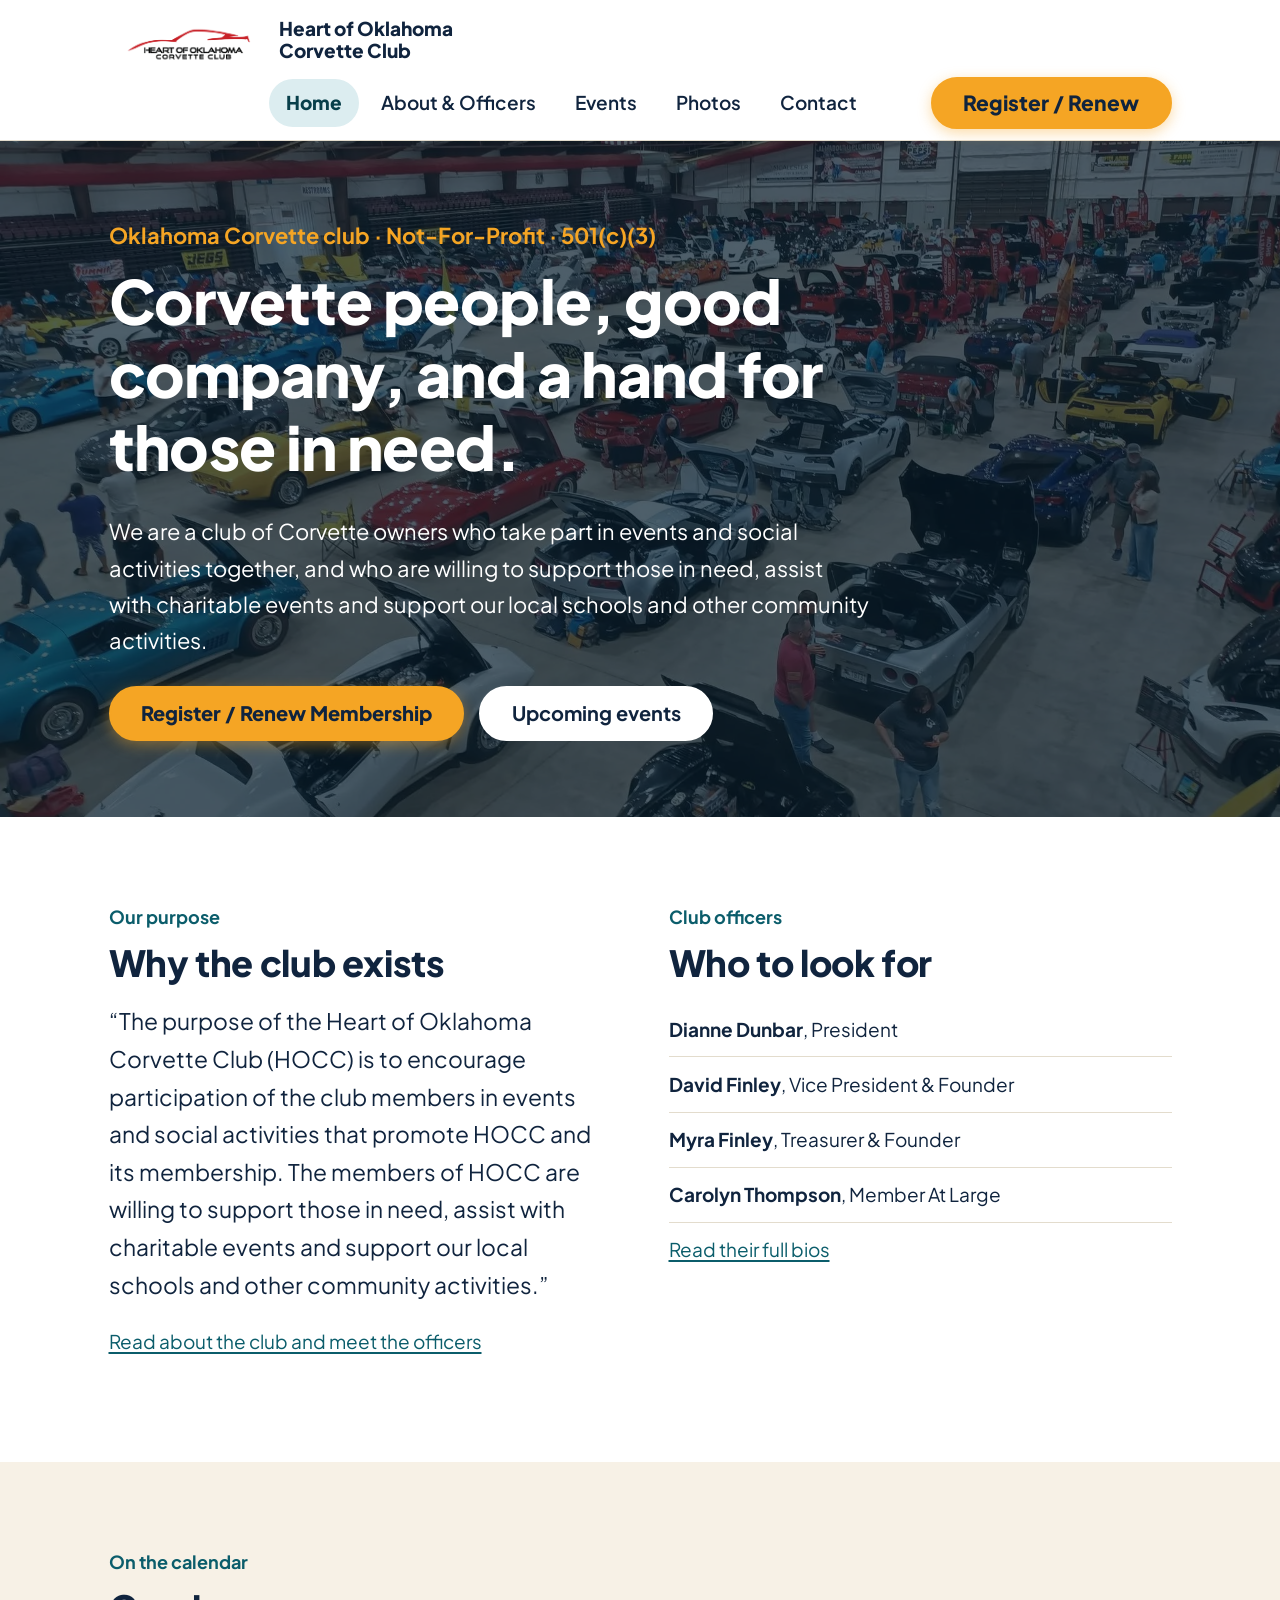
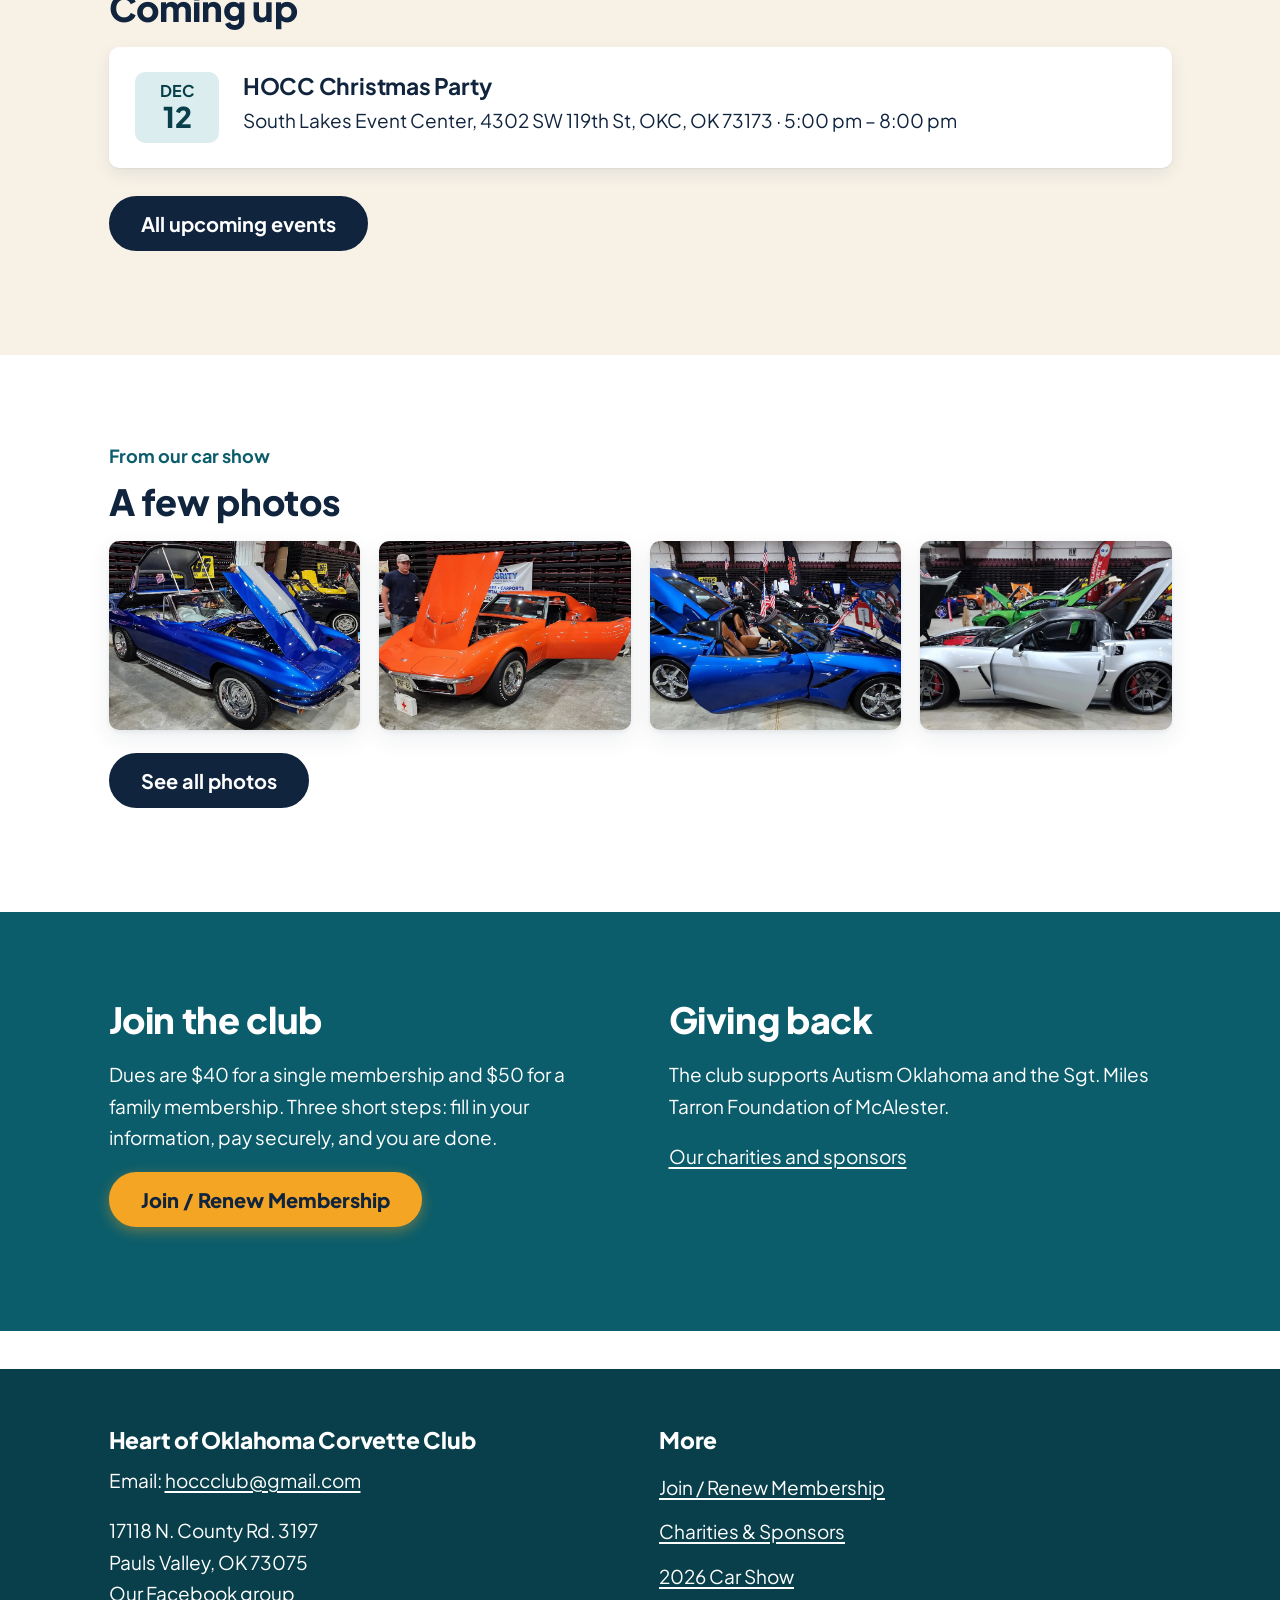
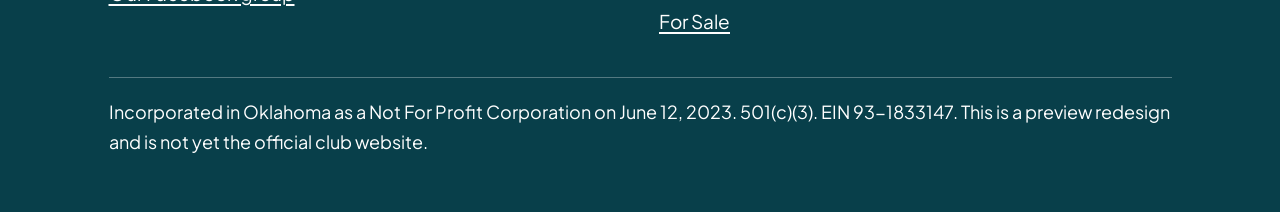
==== commit 9fa61579: "Modern restyle, Register in header, current events with auto-hide" ====
--- a/index.html
+++ b/index.html
@@ -7,7 +7,7 @@
 <title>Heart of Oklahoma Corvette Club</title>
 <link rel="preconnect" href="https://fonts.googleapis.com">
 <link rel="preconnect" href="https://fonts.gstatic.com" crossorigin>
-<link href="https://fonts.googleapis.com/css2?family=Oswald:wght@400;500&family=Playfair+Display:wght@700&family=Source+Sans+3:wght@400;600;700&display=swap" rel="stylesheet">
+<link href="https://fonts.googleapis.com/css2?family=Plus+Jakarta+Sans:wght@400;500;600;700;800&display=swap" rel="stylesheet">
 <link rel="stylesheet" href="style.css">
 </head>
 <body>
@@ -15,7 +15,7 @@
 <header class="site-header">
   <div class="wrap header-top">
     <a class="brand" href="index.html"><img src="images/1b97d2c0-HOCC-Logo.png" alt="Heart of Oklahoma Corvette Club logo"><span>Heart of Oklahoma Corvette Club</span></a>
-    <a class="join-btn" href="membership.html">Join / Renew Membership</a>
+    <a class="join-btn" href="membership.html"><span class="l-full">Register / Renew</span><span class="l-short">Register</span></a>
     <details class="menu"><summary>Menu</summary><ul><li><a href="index.html" aria-current="page">Home</a></li><li><a href="about.html">About &amp; Officers</a></li><li><a href="events.html">Events</a></li><li><a href="gallery.html">Photos</a></li><li><a href="contact.html">Contact</a></li></ul></details>
   </div>
   <nav class="nav" aria-label="Main">
@@ -31,18 +31,15 @@
 
 <main id="main">
   <div class="hero">
-    <div class="hero-grid">
-      <div class="hero-text">
-        <p class="label hide-m">Oklahoma Corvette club &middot; Not-For-Profit &middot; 501(c)(3)</p>
-        <h1>Corvette people, good company, and a hand for those in need.</h1>
-        <hr class="rule hide-m">
-        <p class="hide-m">We are a club of Corvette owners who take part in events and social activities together, and who are willing to support those in need, assist with charitable events and support our local schools and other community activities.</p>
-        <div class="btn-row hide-m">
-          <a class="btn gold" href="membership.html">Join / Renew Membership</a>
-          <a class="btn light" href="events.html">See Upcoming Events</a>
-        </div>
+    <img class="hero-img" src="images/42bc1aed-CS-1.jpg" alt="Rows of Corvettes with hoods raised at a car show inside the Southeast EXPO Center">
+    <div class="wrap hero-text">
+      <p class="eyebrow hide-m">Oklahoma Corvette club &middot; Not-For-Profit &middot; 501(c)(3)</p>
+      <h1>Corvette people, good company, and a hand for those in need.</h1>
+      <p class="hide-m">We are a club of Corvette owners who take part in events and social activities together, and who are willing to support those in need, assist with charitable events and support our local schools and other community activities.</p>
+      <div class="btn-row">
+        <a class="btn gold" href="membership.html">Register / Renew Membership</a>
+        <a class="btn light hide-m" href="events.html">Upcoming events</a>
       </div>
-      <div class="hero-photo"><img src="images/42bc1aed-CS-1.jpg" alt="Rows of Corvettes with hoods raised at a car show inside the Southeast EXPO Center"></div>
     </div>
   </div>
 
@@ -74,20 +71,33 @@
     <div class="wrap">
       <p class="label">On the calendar</p>
       <h2>Coming up</h2>
-      <ul class="events">
-        <li class="event">
-          <div class="date"><span class="m">Oct</span><span class="d">17</span><span class="r">2026</span></div>
-          <div><h3>October Membership Meeting</h3><p>Yellow Rose Dinner Theater, Moore &middot; 1&ndash;3pm</p></div>
+      <ul class="events" data-list="home">
+        <li class="event" data-end="2026-10-25">
+          <div class="date"><span class="m">Oct</span><span class="d">23&ndash;25</span></div>
+          <div><h3>HOCC's Annual Fall Foliage Corvette Cruise Adventure</h3><p>Cherokee Casino &amp; Hotel Roland, 109 Cherokee Blvd, Roland, OK 74954 &middot; 9 am</p></div>
         </li>
-        <li class="event">
-          <div class="date"><span class="m">Oct</span><span class="d">23&ndash;25</span><span class="r">2026</span></div>
-          <div><h3>Annual Fall Foliage Corvette Cruise Adventure</h3><p>Cherokee Casino &amp; Hotel Roland, 109 Cherokee Blvd, Roland, OK 74954 &middot; 9am</p></div>
+        <li class="event" data-end="2026-11-03">
+          <div class="date"><span class="m">Nov</span><span class="d">3</span></div>
+          <div><h3>HOCC Board Meeting</h3><p>Van's Pig Stand, 1991 Tower Dr, Moore, OK 73160 &middot; 6:00 pm &ndash; 8:00 pm</p></div>
         </li>
-        <li class="event extra-m">
-          <div class="date"><span class="m">Nov</span><span class="d">4</span><span class="r">2026</span></div>
-          <div><h3>Ladies Night Out Dinner</h3><p>BJ's Restaurant &amp; Brewhouse, 330 Ed Noble Pkwy, Norman &middot; 7&ndash;9pm</p></div>
+        <li class="event over-m" data-end="2026-11-04">
+          <div class="date"><span class="m">Nov</span><span class="d">4</span></div>
+          <div><h3>HOCC Ladies Night Out Dinner</h3><p>BJ's Restaurant &amp; Brewhouse, 330 Ed Noble Pkwy, Norman, OK 73072 &middot; 7:00 pm &ndash; 9:00 pm</p></div>
+        </li>
+        <li class="event over" data-end="2026-11-11">
+          <div class="date"><span class="m">Nov</span><span class="d">11</span></div>
+          <div><h3>Midwest City Veterans Day Parade</h3><p>Midwest City, OK &middot; 8:00 am &ndash; 3:30 pm</p></div>
+        </li>
+        <li class="event over" data-end="2026-11-21">
+          <div class="date"><span class="m">Nov</span><span class="d">21</span></div>
+          <div><h3>HOCC November Membership Meeting</h3><p>Yellow Rose Dinner Theater, 1005 SW 4th St, Moore, OK &middot; 1:00 pm &ndash; 3:00 pm</p></div>
+        </li>
+        <li class="event over" data-end="2026-12-12">
+          <div class="date"><span class="m">Dec</span><span class="d">12</span></div>
+          <div><h3>HOCC Christmas Party</h3><p>South Lakes Event Center, 4302 SW 119th St, OKC, OK 73173 &middot; 5:00 pm &ndash; 8:00 pm</p></div>
         </li>
       </ul>
+      <p class="no-events" id="no-events" hidden>No upcoming events listed. Check back soon or email <a href="mailto:hoccclub@gmail.com">hoccclub@gmail.com</a></p>
       <p><a class="btn dark" href="events.html">All upcoming events</a></p>
     </div>
   </section>
@@ -145,5 +155,6 @@
   </div>
 </footer>
 <a class="join-bar" href="membership.html">Join / Renew Membership</a>
+<script src="events.js" defer></script>
 </body>
 </html>
--- a/style.css
+++ b/style.css
@@ -1,425 +1,342 @@
 /* Heart of Oklahoma Corvette Club - preview redesign */
 :root {
-  --sand: #faf4e8;
-  --sand-2: #f1e6cf;
-  --navy: #14233a;
-  --navy-2: #22344f;
-  --teal: #0e6e7a;
-  --teal-dark: #0a535c;
-  --gold: #f2b632;
-  --gold-dark: #d99d14;
-  --coral: #c2432a;
-  --red: #9e1b1b;
-  --ink: #14233a;
-  --muted: #3d4b5f;
-  --line: #d9cdb2;
-  --serif: "Playfair Display", "Libre Caslon Text", Georgia, "Times New Roman", serif;
-  --label: "Oswald", "Arial Narrow", Impact, sans-serif;
-  --sans: "Source Sans 3", "Atkinson Hyperlegible", Verdana, Arial, sans-serif;
+  --teal: #0b5d6b;
+  --teal-dark: #083f4a;
+  --teal-tint: #dcedf0;
+  --gold: #f5a524;
+  --gold-dark: #e0920f;
+  --navy: #10243e;
+  --ink: #10243e;
+  --muted: #3c4b60;
+  --sand: #f7f1e6;
+  --line: #e3dccd;
+  --coral: #b63a22;
+  --radius: 10px;
+  --shadow: 0 2px 4px rgba(16, 36, 62, .06), 0 8px 24px rgba(16, 36, 62, .08);
+  --sans: "Plus Jakarta Sans", "Segoe UI", system-ui, -apple-system, Arial, sans-serif;
 }
 
 *, *::before, *::after { box-sizing: border-box; }
+[hidden] { display: none !important; }
 html { font-size: 19px; -webkit-text-size-adjust: 100%; }
-body {
-  margin: 0;
-  font-family: var(--sans);
-  font-size: 1rem;
-  line-height: 1.6;
-  color: var(--ink);
-  background: var(--sand);
-}
+body { margin: 0; font-family: var(--sans); font-size: 1rem; line-height: 1.65; color: var(--ink); background: #fff; }
 img { max-width: 100%; height: auto; display: block; }
 a { color: var(--teal); text-underline-offset: 3px; text-decoration-thickness: 2px; }
 a:hover { color: var(--teal-dark); }
-:focus-visible { outline: 4px solid var(--navy); outline-offset: 3px; box-shadow: 0 0 0 7px #fff; }
-
-h1, h2, h3 { font-family: var(--serif); line-height: 1.2; color: var(--navy); margin: 0 0 .5em; font-weight: 700; }
-h1 { font-size: 2.4rem; }
-h2 { font-size: 1.85rem; }
-h3 { font-size: 1.35rem; }
+:focus-visible { outline: 3px solid var(--navy); outline-offset: 3px; box-shadow: 0 0 0 6px #fff; }
+
+h1, h2, h3 { font-family: var(--sans); line-height: 1.2; color: var(--navy); margin: 0 0 .5em; font-weight: 800; letter-spacing: -.01em; }
+h1 { font-size: 2.6rem; }
+h2 { font-size: 1.9rem; }
+h3 { font-size: 1.2rem; font-weight: 700; }
 p { margin: 0 0 1em; }
-.label {
-  font-family: var(--label);
-  text-transform: uppercase;
-  letter-spacing: .12em;
-  font-size: 1rem;
-  color: var(--teal-dark);
-  margin: 0 0 .4em;
-  font-weight: 500;
-}
-
-.skip { position: absolute; left: -999px; top: 0; background: var(--navy); color: #fff; padding: .75rem 1rem; z-index: 30; }
+.label, .eyebrow { font-size: .95rem; font-weight: 700; color: var(--teal); margin: 0 0 .5em; }
+
+.skip { position: absolute; left: -999px; top: 0; background: var(--navy); color: #fff; padding: .75rem 1rem; z-index: 40; }
 .skip:focus { left: 0; }
 
-.wrap { max-width: 1060px; margin: 0 auto; padding: 0 1.25rem; }
+.wrap { max-width: 1120px; margin: 0 auto; padding: 0 1.5rem; }
+.narrow { max-width: 46em; }
 
 /* header */
-.site-header { background: var(--sand); border-bottom: 4px solid var(--teal); position: relative; z-index: 20; }
-.header-top { display: flex; flex-wrap: wrap; align-items: center; justify-content: space-between; gap: 1rem; padding: .9rem 0; }
-.brand { display: flex; align-items: center; gap: .9rem; text-decoration: none; color: var(--navy); }
-.brand img { height: 78px; width: auto; }
-.brand span { font-family: var(--serif); font-weight: 700; font-size: 1.25rem; line-height: 1.15; max-width: 12em; }
-.join-btn, .btn {
-  display: inline-block;
-  background: var(--teal);
-  color: #fff;
-  font-family: var(--label);
-  text-transform: uppercase;
-  letter-spacing: .08em;
-  font-size: 1.15rem;
-  text-decoration: none;
-  padding: .85rem 1.5rem;
-  min-height: 52px;
-  border: 2px solid var(--teal-dark);
-  border-radius: 3px;
-  text-align: center;
-  cursor: pointer;
-}
-.join-btn:hover, .btn:hover { background: var(--teal-dark); color: #fff; }
-/* the Join / Renew button is always the loudest thing on the page */
-.join-btn, .btn.gold { background: var(--gold); color: var(--navy); border-color: var(--navy); font-weight: 700; }
-.join-btn:hover, .btn.gold:hover { background: var(--gold-dark); color: var(--navy); }
-.join-btn { font-size: 1.25rem; padding: .95rem 1.75rem; box-shadow: 0 3px 0 var(--navy); }
-.btn.dark { background: var(--navy); border-color: #000; }
-.btn.dark:hover { background: #000; }
-.btn.light { background: var(--sand); color: var(--navy); border-color: var(--navy); }
-.btn.light:hover { background: var(--sand-2); color: var(--navy); }
-
-.nav { background: var(--teal); }
-.nav ul { list-style: none; margin: 0; padding: 0; display: flex; flex-wrap: wrap; }
-.nav a {
-  display: block;
-  color: #fff;
-  text-decoration: none;
-  font-family: var(--label);
-  text-transform: uppercase;
-  letter-spacing: .1em;
-  font-size: 1.1rem;
-  padding: .8rem 1.25rem;
-  min-height: 52px;
-  border-bottom: 4px solid transparent;
-}
-.nav a:hover { background: var(--teal-dark); color: #fff; }
-.nav a[aria-current="page"] { border-bottom-color: var(--gold); color: #fff; }
+.site-header {
+  position: sticky; top: 0; z-index: 30;
+  background: #fff;
+  border-bottom: 1px solid var(--line);
+  box-shadow: 0 2px 12px rgba(16, 36, 62, .06);
+  display: flex; flex-wrap: wrap; align-items: center; justify-content: space-between; gap: .5rem 1.5rem;
+  padding: .6rem max(1.5rem, calc((100vw - 1120px) / 2 + 1.5rem));
+}
+.header-top { display: contents; }
+.brand { order: 1; display: flex; align-items: center; gap: .8rem; text-decoration: none; color: var(--navy); }
+.brand img { height: 56px; width: auto; }
+.brand span { font-weight: 800; font-size: 1rem; line-height: 1.2; max-width: 11em; }
+.nav { order: 2; margin-left: auto; }
+.nav ul { list-style: none; margin: 0; padding: 0; display: flex; gap: .25rem; }
+.nav a { display: flex; align-items: center; min-height: 48px; padding: 0 .9rem; border-radius: 999px; color: var(--navy); font-weight: 600; text-decoration: none; }
+.nav a:hover { background: var(--teal-tint); color: var(--teal-dark); }
+.nav a[aria-current="page"] { background: var(--teal-tint); color: var(--teal-dark); font-weight: 800; }
+
+/* buttons */
+.btn, .join-btn {
+  display: inline-flex; align-items: center; justify-content: center;
+  min-height: 52px; padding: .7rem 1.6rem;
+  background: var(--teal); color: #fff;
+  font: inherit; font-weight: 700; font-size: 1.05rem; line-height: 1.2;
+  text-decoration: none; text-align: center;
+  border: 2px solid var(--teal); border-radius: 999px; cursor: pointer;
+  transition: background .15s, transform .15s;
+}
+.btn:hover { background: var(--teal-dark); border-color: var(--teal-dark); color: #fff; }
+.btn.gold, .join-btn { background: var(--gold); border-color: var(--gold); color: var(--navy); font-weight: 800; box-shadow: 0 4px 14px rgba(245, 165, 36, .4); }
+.btn.gold:hover, .join-btn:hover { background: var(--gold-dark); border-color: var(--gold-dark); color: var(--navy); }
+.btn.dark { background: var(--navy); border-color: var(--navy); }
+.btn.dark:hover { background: #000; border-color: #000; }
+.btn.light { background: #fff; color: var(--navy); border-color: #fff; }
+.btn.light:hover { background: var(--teal-tint); border-color: var(--teal-tint); color: var(--navy); }
+.join-btn { order: 3; min-height: 52px; padding: .6rem 1.6rem; font-size: 1.1rem; }
+.l-short { display: none; }
 
 /* mobile-only pieces (hidden on desktop) */
 .menu, .join-bar, .show-m { display: none; }
 
 /* hero */
-.hero { background: var(--navy); color: var(--sand); position: relative; }
-.hero-grid { display: grid; grid-template-columns: 1fr 1.15fr; }
-.hero-text { padding: 3rem 2rem 3rem max(1.25rem, calc((100vw - 1060px) / 2 + 1.25rem)); }
-.hero-text h1 { color: #fff; font-size: 2.7rem; }
-.hero-text .label { color: var(--gold); }
-.hero-text p { font-size: 1.1rem; }
-.hero-photo { min-height: 380px; background: var(--navy-2); }
-.hero-photo img { width: 100%; height: 100%; object-fit: cover; }
-.hero .rule { width: 90px; border: 0; border-top: 3px solid var(--gold); margin: 0 0 1.25rem; }
-.btn-row { display: flex; flex-wrap: wrap; gap: .8rem; margin-top: 1.25rem; }
+.hero { position: relative; display: flex; align-items: center; min-height: 540px; background: var(--navy); color: #fff; overflow: hidden; }
+.hero-img { position: absolute; inset: 0; width: 100%; height: 100%; object-fit: cover; }
+.hero::before { content: ""; position: absolute; inset: 0; background: rgba(8, 28, 44, .7); z-index: 1; }
+.hero-text { position: relative; z-index: 2; width: 100%; padding-top: 4rem; padding-bottom: 4rem; }
+.hero-text > * { max-width: 40rem; }
+.hero h1 { color: #fff; font-size: 3.2rem; margin-bottom: .5em; }
+.hero .eyebrow { color: var(--gold); }
+.hero p { font-size: 1.15rem; color: #fff; }
+.btn-row { display: flex; flex-wrap: wrap; gap: .8rem; margin-top: 1.5rem; }
 
 /* sections */
-main section { padding: 2.75rem 0; }
-.band { background: var(--sand-2); border-top: 1px solid var(--line); border-bottom: 1px solid var(--line); }
-.band-dark { background: var(--navy); color: var(--sand); }
+main section { padding: 4.5rem 0; }
+.band { background: var(--sand); }
+.band-dark { background: var(--teal); color: #fff; }
 .band-dark h2, .band-dark h3 { color: #fff; }
-.band-dark a:not(.btn) { color: var(--gold); }
-.page-title { background: var(--navy); color: var(--sand); padding: 2.2rem 0; border-bottom: 4px solid var(--gold); }
-.page-title h1 { color: #fff; margin: 0; }
-.page-title .label { color: var(--gold); }
-.page-title p { margin: .5rem 0 0; max-width: 40em; font-size: 1.1rem; }
+.band-dark a:not(.btn) { color: #fff; }
+.page-title { background: var(--sand); padding: 3.5rem 0 3rem; }
+.page-title h1 { margin: 0; }
+.page-title p:not(.label) { margin: .6rem 0 0; max-width: 40em; font-size: 1.1rem; }
 .lead { font-size: 1.2rem; max-width: 42em; }
-.two { display: grid; grid-template-columns: 1fr 1fr; gap: 2rem; align-items: start; }
-.narrow { max-width: 44em; }
+.two { display: grid; grid-template-columns: 1fr 1fr; gap: 3rem; align-items: start; }
+figure { margin: 0; }
+figure img { border-radius: var(--radius); box-shadow: var(--shadow); }
+figcaption { font-size: .95rem; color: var(--muted); margin-top: .5rem; }
 
 /* officers */
 .officers { display: grid; gap: 1rem; }
-.officer-acc { background: #fff; border: 1px solid var(--line); border-left: 6px solid var(--teal); }
-.officer-body { display: grid; grid-template-columns: 200px 1fr; gap: 1.5rem; padding: 0 1.25rem 1.25rem; }
-.officer-body img { width: 200px; height: 240px; object-fit: cover; border: 1px solid var(--navy); padding: 4px; background: #fff; }
+.officer-acc { background: #fff; border-radius: var(--radius); box-shadow: var(--shadow); }
+.officer-body { display: grid; grid-template-columns: 200px 1fr; gap: 1.5rem; padding: 0 1.4rem 1.4rem; }
+.officer-body img { width: 200px; height: 240px; object-fit: cover; border-radius: var(--radius); }
 .officer-body p:last-child { margin-bottom: 0; }
 .officer-mini { list-style: none; padding: 0; margin: 0; }
 .officer-mini li { padding: .6rem 0; border-bottom: 1px solid var(--line); }
-.officer-mini strong { font-family: var(--serif); }
-
-/* accordions (officer bios, FAQ, pay by check) */
-.acc { background: #fff; border: 1px solid var(--line); margin-bottom: .8rem; }
+
+/* accordions */
+.acc { background: #fff; border-radius: var(--radius); box-shadow: var(--shadow); margin-bottom: .9rem; }
 .acc > summary, .officer-acc > summary, .check > summary {
-  list-style: none;
-  cursor: pointer;
-  min-height: 52px;
-  padding: .7rem 3.2rem .7rem 1.1rem;
-  position: relative;
-  display: flex;
-  flex-direction: column;
-  justify-content: center;
+  list-style: none; cursor: pointer; min-height: 56px;
+  padding: .8rem 3.6rem .8rem 1.3rem; position: relative;
+  display: flex; flex-direction: column; justify-content: center; border-radius: var(--radius);
 }
 summary::-webkit-details-marker { display: none; }
 .acc > summary::after, .officer-acc > summary::after, .check > summary::after {
-  content: "+";
-  position: absolute;
-  right: .6rem;
-  top: 50%;
-  transform: translateY(-50%);
-  width: 2rem;
-  height: 2rem;
-  border-radius: 50%;
-  background: var(--teal);
-  color: #fff;
-  font-family: var(--sans);
-  font-weight: 700;
-  font-size: 1.5rem;
-  line-height: 2rem;
-  text-align: center;
+  content: "+"; position: absolute; right: .8rem; top: 50%; transform: translateY(-50%);
+  width: 2.2rem; height: 2.2rem; border-radius: 50%;
+  background: var(--teal-tint); color: var(--teal-dark);
+  font-weight: 700; font-size: 1.4rem; line-height: 2.1rem; text-align: center;
 }
 details[open] > summary::after { content: "\2212"; }
-.acc > summary, .check > summary { font-family: var(--serif); font-weight: 700; font-size: 1.2rem; color: var(--navy); }
-.acc > summary:hover, .officer-acc > summary:hover, .check > summary:hover { background: var(--sand); }
-.acc-body { padding: 0 1.1rem 1rem; }
+.acc > summary, .check > summary { font-weight: 700; font-size: 1.1rem; color: var(--navy); }
+.acc > summary:hover, .officer-acc > summary:hover, .check > summary:hover { background: #faf7f0; }
+.acc-body { padding: 0 1.3rem 1.2rem; }
 .acc-body p:last-child { margin-bottom: 0; }
-.sum-name { font-family: var(--serif); font-weight: 700; font-size: 1.25rem; color: var(--navy); line-height: 1.2; }
-.sum-role { font-family: var(--label); text-transform: uppercase; letter-spacing: .1em; font-size: 1rem; color: var(--teal-dark); }
-.check { background: #fff; border: 1px solid var(--line); margin-top: 1.5rem; }
+.sum-name { font-weight: 800; font-size: 1.15rem; color: var(--navy); line-height: 1.2; }
+.sum-role { font-size: .95rem; font-weight: 600; color: var(--teal); }
+.check { background: #fff; border-radius: var(--radius); box-shadow: var(--shadow); margin-top: 1.5rem; }
 .check .acc-body { padding-top: .25rem; }
 
 /* events */
-.events { list-style: none; margin: 0; padding: 0; }
-.event { display: grid; grid-template-columns: 110px 1fr; gap: 1.25rem; padding: 1.4rem 0; border-bottom: 1px solid var(--line); }
-.date { text-align: center; border: 2px solid var(--navy); background: #fff; align-self: start; }
-.date .m { display: block; background: var(--teal); color: #fff; font-family: var(--label); letter-spacing: .12em; text-transform: uppercase; padding: .15rem 0; }
-.date .d { display: block; font-family: var(--serif); font-weight: 700; font-size: 1.8rem; line-height: 1.3; padding: .15rem 0; }
-.date .r { display: block; font-size: 1rem; padding-bottom: .3rem; line-height: 1.2; }
-.event h3 { margin-bottom: .2em; }
-.event p { margin: 0 0 .25em; }
-.tag { display: inline-block; font-family: var(--label); text-transform: uppercase; letter-spacing: .08em; font-size: 1rem; background: var(--navy); color: #fff; padding: .05rem .6rem; margin-left: .5rem; vertical-align: middle; }
+.events { list-style: none; margin: 0 0 1.5rem; padding: 0; display: grid; gap: 1rem; }
+.event { display: grid; grid-template-columns: 84px 1fr; gap: 1.25rem; align-items: start; padding: 1.3rem 1.4rem; background: #fff; border-radius: var(--radius); box-shadow: var(--shadow); }
+.band .event { box-shadow: 0 1px 2px rgba(16, 36, 62, .06), 0 6px 18px rgba(16, 36, 62, .07); }
+.date { background: var(--teal-tint); color: var(--teal-dark); border-radius: var(--radius); text-align: center; padding: .5rem .3rem .55rem; line-height: 1.1; }
+.date .m { display: block; font-size: .85rem; font-weight: 700; text-transform: uppercase; }
+.date .d { display: block; font-size: 1.5rem; font-weight: 800; margin-top: .1rem; }
+.event h3 { margin-bottom: .25em; }
+.event p { margin: 0 0 .2em; }
+.event.over { display: none; }
+.no-events { background: #fff; border-radius: var(--radius); box-shadow: var(--shadow); padding: 1.2rem 1.4rem; font-weight: 600; }
+.tag { display: inline-block; font-size: .9rem; font-weight: 700; background: var(--teal-tint); color: var(--teal-dark); padding: .1rem .7rem; border-radius: 999px; margin-left: .4rem; vertical-align: middle; }
 
 .cards { display: grid; grid-template-columns: repeat(auto-fit, minmax(290px, 1fr)); gap: 1.5rem; }
-.card { background: #fff; border: 1px solid var(--line); border-top: 4px solid var(--teal); padding: 1.4rem; }
+.card { background: #fff; border-radius: var(--radius); box-shadow: var(--shadow); padding: 1.5rem; }
 .card h3 { margin-top: 0; }
 
 /* gallery */
 .grid { list-style: none; margin: 0; padding: 0; display: grid; grid-template-columns: repeat(auto-fill, minmax(250px, 1fr)); gap: 1rem; }
-.grid a { display: block; border: 1px solid var(--navy); background: #fff; padding: 5px; }
-.grid img { width: 100%; aspect-ratio: 4 / 3; object-fit: cover; }
-.grid a:hover { border-color: var(--teal); }
-.grid .cap { display: block; font-size: 1rem; padding: .35rem .2rem 0; color: var(--muted); }
+.grid a { display: block; border-radius: var(--radius); overflow: hidden; box-shadow: var(--shadow); background: #fff; }
+.grid img { width: 100%; aspect-ratio: 4 / 3; object-fit: cover; transition: transform .25s; }
+.grid a:hover img { transform: scale(1.03); }
+.grid .cap { display: block; font-size: .95rem; padding: .5rem .8rem; color: var(--muted); }
 
 /* logos */
 .logos { list-style: none; margin: 0; padding: 0; display: grid; grid-template-columns: repeat(auto-fill, minmax(190px, 1fr)); gap: 1rem; }
-.logos li { background: #fff; border: 1px solid var(--line); padding: .8rem; display: flex; align-items: center; justify-content: center; min-height: 130px; }
+.logos li { background: #fff; border-radius: var(--radius); box-shadow: var(--shadow); padding: .8rem; display: flex; align-items: center; justify-content: center; min-height: 130px; }
 .logos li.on-dark { background: var(--navy); }
 .logos img { max-height: 100px; width: auto; max-width: 100%; object-fit: contain; }
 .charity { display: grid; grid-template-columns: 220px 1fr; gap: 1.5rem; padding: 1.5rem 0; border-bottom: 1px solid var(--line); }
-.charity img { background: #fff; padding: .6rem; border: 1px solid var(--line); }
+.charity img { background: #fff; padding: .6rem; border-radius: var(--radius); box-shadow: var(--shadow); }
 
 /* todo notes (kept loud on purpose) */
-.todo {
-  background: #fff3c4;
-  border: 2px dashed #7a5600;
-  border-left: 8px solid var(--coral);
-  color: #3d2c00;
-  padding: .9rem 1.1rem;
-  margin: 1.25rem 0;
-  font-size: 1rem;
-}
-.todo::before { content: "TODO FOR CLUB: "; font-family: var(--label); letter-spacing: .08em; font-weight: 700; color: #8f2e18; }
-.todo.big { font-size: 1.15rem; }
-.phone-slot { font-family: var(--serif); font-size: 1.4rem; font-weight: 700; }
+.todo { background: #fff4cf; border-radius: var(--radius); border-left: 6px solid var(--gold-dark); box-shadow: var(--shadow); color: #3d2c00; padding: .9rem 1.1rem; margin: 1.25rem 0; font-size: 1rem; }
+.todo::before { content: "TODO for club: "; font-weight: 800; color: #8f2e18; }
+.todo.big { font-size: 1.1rem; }
+.phone-slot { font-size: 1.3rem; font-weight: 800; }
 
 /* steps and forms */
-.steps { list-style: none; counter-reset: s; margin: 0 0 1rem; padding: 0; display: grid; grid-template-columns: repeat(3, 1fr); gap: 1rem; }
-.steps li { counter-increment: s; background: #fff; border: 1px solid var(--navy); padding: 1rem 1.1rem 1rem 4rem; position: relative; font-size: 1.1rem; }
-.steps li::before { content: counter(s); position: absolute; left: 0; top: 0; bottom: 0; width: 3rem; background: var(--navy); color: var(--gold); font-family: var(--serif); font-size: 1.9rem; font-weight: 700; display: flex; align-items: center; justify-content: center; }
-.steps b { display: block; font-family: var(--serif); }
-
-form { background: #fff; border: 1px solid var(--navy); border-top: 6px solid var(--teal); padding: 1.5rem; }
-fieldset { border: 0; padding: 0; margin: 0 0 1.5rem; }
-legend { font-family: var(--serif); font-weight: 700; font-size: 1.3rem; padding: 0; margin-bottom: .6rem; }
-label { display: block; font-weight: 600; margin-bottom: .25rem; }
+.steps { list-style: none; counter-reset: s; margin: 0 0 1.5rem; padding: 0; display: grid; grid-template-columns: repeat(3, 1fr); gap: 1rem; }
+.steps li { counter-increment: s; background: #fff; border-radius: var(--radius); box-shadow: var(--shadow); padding: 1.1rem 1.2rem 1.1rem 4.4rem; position: relative; }
+.steps li::before { content: counter(s); position: absolute; left: 1rem; top: 1.1rem; width: 2.4rem; height: 2.4rem; border-radius: 50%; background: var(--teal); color: #fff; font-size: 1.2rem; font-weight: 800; display: flex; align-items: center; justify-content: center; }
+.steps b { display: block; }
+
+form { background: #fff; border-radius: var(--radius); box-shadow: var(--shadow); padding: 2rem; }
+fieldset { border: 0; padding: 0; margin: 0 0 1.75rem; }
+legend { font-weight: 800; font-size: 1.2rem; padding: 0; margin-bottom: .7rem; }
+label { display: block; font-weight: 600; margin-bottom: .3rem; }
 .opt { font-weight: 400; color: var(--muted); }
 input[type=text], input[type=email], input[type=tel] {
-  width: 100%;
-  font: inherit;
-  font-size: 1.1rem;
-  padding: .7rem .8rem;
-  min-height: 52px;
-  border: 2px solid #4a5a70;
-  border-radius: 3px;
-  background: #fff;
-  color: var(--ink);
-}
+  width: 100%; font: inherit; font-size: 1.05rem; padding: .7rem .9rem; min-height: 52px;
+  border: 2px solid #6b7a8d; border-radius: var(--radius); background: #fff; color: var(--ink);
+}
+input[type=text]:focus, input[type=email]:focus, input[type=tel]:focus { border-color: var(--teal); }
 .field { margin-bottom: 1.1rem; }
 .row { display: grid; grid-template-columns: repeat(auto-fit, minmax(200px, 1fr)); gap: 1rem; }
-.choice { display: flex; align-items: center; gap: .8rem; min-height: 52px; padding: .4rem .9rem; border: 2px solid #4a5a70; border-radius: 3px; margin-bottom: .6rem; font-weight: 600; cursor: pointer; }
-.choice input { width: 28px; height: 28px; flex: none; accent-color: var(--teal); }
-.choice:has(input:checked) { border-color: var(--teal); background: #e0f0f1; }
+.choice { display: flex; align-items: center; gap: .8rem; min-height: 52px; padding: .4rem 1rem; border: 2px solid #6b7a8d; border-radius: var(--radius); margin-bottom: .6rem; font-weight: 600; cursor: pointer; }
+.choice input { width: 26px; height: 26px; flex: none; accent-color: var(--teal); }
+.choice:has(input:checked) { border-color: var(--teal); background: var(--teal-tint); }
 .hidden { display: none; }
 .pay { display: grid; grid-template-columns: 1fr 1fr; gap: 1rem; margin: 1.25rem 0; }
-.pay .btn { font-size: 1.5rem; padding: 1.3rem 1rem; }
-.big-note { font-size: 1.3rem; font-weight: 600; background: #fff; border-left: 8px solid var(--gold); padding: 1rem 1.2rem; }
+.pay .btn { font-size: 1.25rem; padding: 1.2rem 1rem; }
+.big-note { font-size: 1.2rem; font-weight: 600; background: #fff; border-radius: var(--radius); box-shadow: var(--shadow); border-left: 6px solid var(--gold); padding: 1rem 1.3rem; }
 
 address { font-style: normal; }
-.contact-box { background: #fff; border: 1px solid var(--navy); border-top: 6px solid var(--teal); padding: 1.4rem; }
-.contact-box h3 { margin-top: 0; }
-.big-link { font-family: var(--serif); font-size: 1.5rem; font-weight: 700; overflow-wrap: anywhere; }
+.contact-box { background: #fff; border-radius: var(--radius); box-shadow: var(--shadow); padding: 1.8rem; }
+.contact-box h3 { margin-top: 1rem; }
+.contact-box h3:first-child { margin-top: 0; }
+.big-link { font-size: 1.4rem; font-weight: 800; overflow-wrap: anywhere; }
 
 /* footer */
-.site-footer { background: var(--teal); color: #fff; border-top: 4px solid var(--gold); padding: 2.2rem 0 1.5rem; margin-top: 2rem; }
+.site-footer { background: var(--teal-dark); color: #fff; padding: 3rem 0 2rem; margin-top: 2rem; }
 .site-footer a { color: #fff; }
-.site-footer h2 { color: #fff; font-size: 1.3rem; }
+.site-footer h2 { color: #fff; font-size: 1.2rem; }
 .foot-grid { display: grid; grid-template-columns: repeat(auto-fit, minmax(240px, 1fr)); gap: 2rem; }
 .foot-links { list-style: none; padding: 0; margin: 0; }
 .foot-links a { display: inline-block; padding: .35rem 0; min-height: 40px; }
-.fine { border-top: 1px solid #5fa3ab; margin-top: 1.5rem; padding-top: 1rem; font-size: 1rem; color: #fff; }
+.fine { border-top: 1px solid rgba(255, 255, 255, .3); margin-top: 1.75rem; padding-top: 1rem; font-size: .95rem; color: #fff; }
+
+@media (max-width: 1050px) {
+  .nav { order: 4; flex-basis: 100%; margin-left: 0; }
+  .nav ul { flex-wrap: wrap; }
+  .join-btn { margin-left: auto; }
+}
 
 @media (max-width: 700px) {
   html { font-size: 18px; }
   body { padding-bottom: 68px; }
-  h1, .hero-text h1 { font-size: 1.7rem; }
-  h2 { font-size: 1.5rem; }
-  h3 { font-size: 1.2rem; }
-  main section { padding: 1.4rem 0; }
+  h1 { font-size: 1.65rem; }
+  h2 { font-size: 1.4rem; }
+  h3 { font-size: 1.1rem; }
   .wrap { padding: 0 1rem; }
   .hide-m { display: none !important; }
   .show-m { display: block; }
-
-  /* compact header: logo + name + Menu dropdown */
-  .site-header { border-bottom-width: 3px; }
-  .header-top { flex-wrap: nowrap; padding: .4rem 0; gap: .5rem; }
-  .brand { gap: .55rem; min-width: 0; }
-  .brand img { height: 44px; }
-  .brand span { font-size: 1rem; max-width: none; }
-  .join-btn { display: none; }
+  .hide-mobile { display: none !important; }
+  main .label { display: none; }
+
+  /* compact header: logo + name, Register button, Menu */
+  .site-header { flex-wrap: nowrap; gap: .5rem; padding: .4rem 1rem; }
+  .header-top { display: flex; flex: 1; min-width: 0; align-items: center; gap: .5rem; padding: 0; }
+  .brand { flex: 1; min-width: 0; gap: .5rem; }
+  .brand img { height: 40px; }
+  .brand span { font-size: .8rem; max-width: none; line-height: 1.15; }
   .nav { display: none; }
+  .l-full { display: none; }
+  .l-short { display: inline; }
+  .join-btn { order: 0; flex: none; min-height: 48px; padding: 0 1rem; font-size: 1rem; margin-left: 0; box-shadow: none; }
   .menu { display: block; flex: none; }
   .menu > summary {
-    list-style: none;
-    cursor: pointer;
-    min-height: 48px;
-    min-width: 92px;
-    padding: .5rem .9rem;
-    background: var(--teal);
-    color: #fff;
-    font-family: var(--label);
-    text-transform: uppercase;
-    letter-spacing: .1em;
-    font-size: 1.1rem;
-    display: flex;
-    align-items: center;
-    justify-content: center;
-    gap: .4rem;
-    border-radius: 3px;
+    list-style: none; cursor: pointer; min-height: 48px; min-width: 48px; padding: 0 .9rem;
+    background: var(--teal); color: #fff; font-weight: 700; font-size: 1rem;
+    display: flex; align-items: center; justify-content: center; border-radius: 999px;
   }
-  .menu > summary::after { content: "+"; font-weight: 700; font-size: 1.3rem; position: static; transform: none; background: none; width: auto; height: auto; line-height: 1; }
-  .menu[open] > summary::after { content: "\2212"; }
-  .menu ul { list-style: none; margin: 0; padding: 0; position: absolute; left: 0; right: 0; top: 100%; background: var(--teal); border-top: 3px solid var(--gold); box-shadow: 0 8px 0 rgba(20, 35, 58, .25); }
-  .menu li a {
-    display: block;
-    min-height: 52px;
-    padding: .85rem 1rem;
-    color: #fff;
-    text-decoration: none;
-    font-family: var(--label);
-    text-transform: uppercase;
-    letter-spacing: .1em;
-    font-size: 1.15rem;
-    border-bottom: 1px solid #5fa3ab;
-  }
-  .menu li a[aria-current="page"] { background: var(--teal-dark); box-shadow: inset 6px 0 0 var(--gold); }
-
-  /* hero: photo as background behind headline, solid dark overlay */
-  .hero-grid, .two, .steps, .pay { grid-template-columns: 1fr; }
-  .hero-grid { display: block; }
-  .hero { max-height: 220px; overflow: hidden; }
-  .hero-photo { position: absolute; inset: 0; min-height: 0; }
-  .hero-photo::after { content: ""; position: absolute; inset: 0; background: rgba(20, 35, 58, .8); }
-  .hero-text { position: relative; z-index: 1; padding: 1.4rem 1rem; display: flex; align-items: center; min-height: 190px; }
-  .hero-text h1 { margin: 0; }
-  .page-title { padding: 1.1rem 0; border-bottom-width: 3px; }
-  .page-title p { font-size: 1rem; margin-top: .3rem; }
-
-  .two { gap: 1.25rem; }
+  .menu > summary::after { content: none; }
+  .menu ul { list-style: none; margin: 0; padding: .4rem 1rem 1rem; position: absolute; left: 0; right: 0; top: 100%; background: #fff; border-bottom: 1px solid var(--line); box-shadow: 0 12px 24px rgba(16, 36, 62, .15); }
+  .menu li a { display: flex; align-items: center; min-height: 52px; padding: 0 .5rem; color: var(--navy); text-decoration: none; font-weight: 700; font-size: 1.1rem; border-bottom: 1px solid var(--line); }
+  .menu li a[aria-current="page"] { color: var(--teal-dark); background: var(--teal-tint); border-radius: var(--radius); }
+
+  /* hero: compact, photo behind solid overlay */
+  .hero { min-height: 0; max-height: 60vh; }
+  .hero-text { padding-top: 2.2rem; padding-bottom: 2.2rem; }
+  .hero h1 { font-size: 1.7rem; margin: 0; }
+
+  main section { padding: 1.6rem 0; }
+  .page-title { padding: 1.4rem 0; }
+  .page-title p:not(.label) { font-size: 1rem; margin-top: .3rem; }
+  .two, .steps, .pay { grid-template-columns: 1fr; }
+  .two { gap: .9rem; }
+  main h2 { margin-bottom: .4rem; }
   .lead { font-size: 1.05rem; }
   .officer-mini { display: grid; grid-template-columns: 1fr 1fr; gap: 0 .8rem; }
   .officer-mini li { padding: .4rem 0; line-height: 1.3; }
   .officer-mini strong { display: block; }
-  .extra-m { display: none; }
-
-  /* events: compact date block + title + one-line place/time */
-  .event { grid-template-columns: 64px 1fr; gap: .8rem; padding: .8rem 0; }
-  .date .m { font-size: .95rem; }
-  .date .d { font-size: 1.15rem; line-height: 1.2; }
-  .date .r { display: none; }
-  .event h3 { font-size: 1.1rem; margin-bottom: .1em; }
-  .event p { display: inline; margin: 0; font-size: 1rem; line-height: 1.35; }
+  .over-m { display: none; }
+
+  /* events: small date chip + title + one-line place/time */
+  .events { gap: .6rem; margin-bottom: 1rem; }
+  .event { grid-template-columns: 62px 1fr; gap: .8rem; padding: .8rem; }
+  .date { padding: .35rem .2rem; }
+  .date .m { font-size: .8rem; }
+  .date .d { font-size: 1.1rem; }
+  .event h3 { font-size: 1.05rem; margin-bottom: .1em; }
+  .event p { display: inline; margin: 0; font-size: .95rem; line-height: 1.35; }
   .event p + p::before { content: " \00b7  "; }
   .event p.todo { display: block; margin-top: .5rem; }
   .tag { margin-left: 0; display: block; width: max-content; margin-bottom: .2rem; }
   .btn-row { gap: .6rem; }
 
-  /* grids and accordions */
   .grid { grid-template-columns: 1fr 1fr; gap: .6rem; }
-  .grid a { padding: 3px; }
   .officer-body, .charity { grid-template-columns: 1fr; gap: 1rem; }
   .officer-body img { width: 160px; height: 192px; }
   .officers { gap: .6rem; }
+  .wrap.two { gap: .75rem; }
 
   /* membership */
   .steps { gap: .4rem; margin-bottom: .6rem; }
-  .steps li { padding: .4rem .7rem .4rem 3rem; font-size: 1rem; line-height: 1.3; }
-  .steps li::before { width: 2.2rem; font-size: 1.3rem; }
+  .steps li { padding: .5rem .8rem .5rem 3.3rem; font-size: 1rem; line-height: 1.3; }
+  .steps li::before { left: .6rem; top: .5rem; width: 2rem; height: 2rem; font-size: 1rem; }
   form { padding: 1rem; }
   fieldset { margin-bottom: .9rem; }
-  legend { font-size: 1.15rem; margin-bottom: .3rem; }
+  legend { font-size: 1.1rem; margin-bottom: .3rem; }
   label { margin-bottom: .15rem; }
   .field { margin-bottom: .6rem; }
   .row { gap: 0 .6rem; grid-template-columns: 1fr 1fr; }
   .row .field:only-child, .row .field:nth-child(odd):last-child { grid-column: 1 / -1; }
   input[type=text], input[type=email], input[type=tel] { min-height: 48px; padding: .5rem .7rem; }
   .choice { min-height: 48px; margin-bottom: .4rem; padding: .2rem .8rem; }
-  .big-note { font-size: 1.1rem; padding: .7rem .9rem; }
-  .pay .btn { font-size: 1.2rem; padding: .9rem .8rem; }
+  .big-note { font-size: 1.05rem; padding: .7rem .9rem; }
+  .pay .btn { font-size: 1.15rem; padding: .9rem .8rem; }
   .todo { margin: .8rem 0; padding: .7rem .8rem; }
 
   .band-dark .btn { width: 100%; }
-  .site-footer { padding: 1.4rem 0 1rem; margin-top: 1rem; }
+  .site-footer { padding: 1.4rem 0 1.2rem; margin-top: 1rem; }
+  .site-footer .foot-grid > div:nth-child(2) { display: none; }
   .foot-grid { gap: 1rem; }
   .foot-links a { min-height: 48px; display: flex; align-items: center; }
   .site-footer h2 { margin-bottom: .3em; }
 
-  /* sticky bottom Join / Renew bar */
+  /* sticky bottom Register bar */
   .join-bar {
-    display: flex;
-    align-items: center;
-    justify-content: center;
-    position: fixed;
-    left: 0;
-    right: 0;
-    bottom: 0;
-    z-index: 25;
-    min-height: 60px;
-    background: var(--gold);
-    color: var(--navy);
-    border-top: 3px solid var(--navy);
-    font-family: var(--label);
-    font-weight: 700;
-    text-transform: uppercase;
-    letter-spacing: .08em;
-    font-size: 1.25rem;
-    text-decoration: none;
+    display: flex; align-items: center; justify-content: center;
+    position: fixed; left: 0; right: 0; bottom: 0; z-index: 35; min-height: 60px;
+    background: var(--gold); color: var(--navy); border-top: 1px solid rgba(16, 36, 62, .2);
+    box-shadow: 0 -4px 16px rgba(16, 36, 62, .15);
+    font-weight: 800; font-size: 1.15rem; text-decoration: none;
   }
   .join-bar:hover { background: var(--gold-dark); color: var(--navy); }
   body:not(:has(.join-bar)) { padding-bottom: 0; }
 }
 
-/* Mobile trim (hand edit): the sticky bar already offers Join/Renew */
+/* hand polish */
+.date .d { white-space: nowrap; }
 @media (max-width: 700px) {
-  .hide-mobile { display: none !important; }
-  .site-footer .foot-grid > div:nth-child(2) { display: none; }
-  .site-footer { padding-top: 1.25rem; padding-bottom: 1.25rem; }
-  main section { padding-top: 1.5rem; padding-bottom: 1.5rem; }
-}
-@media (max-width: 700px) {
-  main .label { display: none; }
-  main h2 { margin-bottom: .4rem; }
-  .wrap.two { gap: .75rem; }
-}
+  .brand { order: 0; flex: 1; }
+  .brand span { display: none; }
+  .join-btn { order: 1; }
+  .menu { order: 2; }
+  .hero .btn-row { margin-top: 1rem; }
+  .hero .btn-row .btn { width: 100%; justify-content: center; }
+  .date .d { font-size: 1rem; }
+}
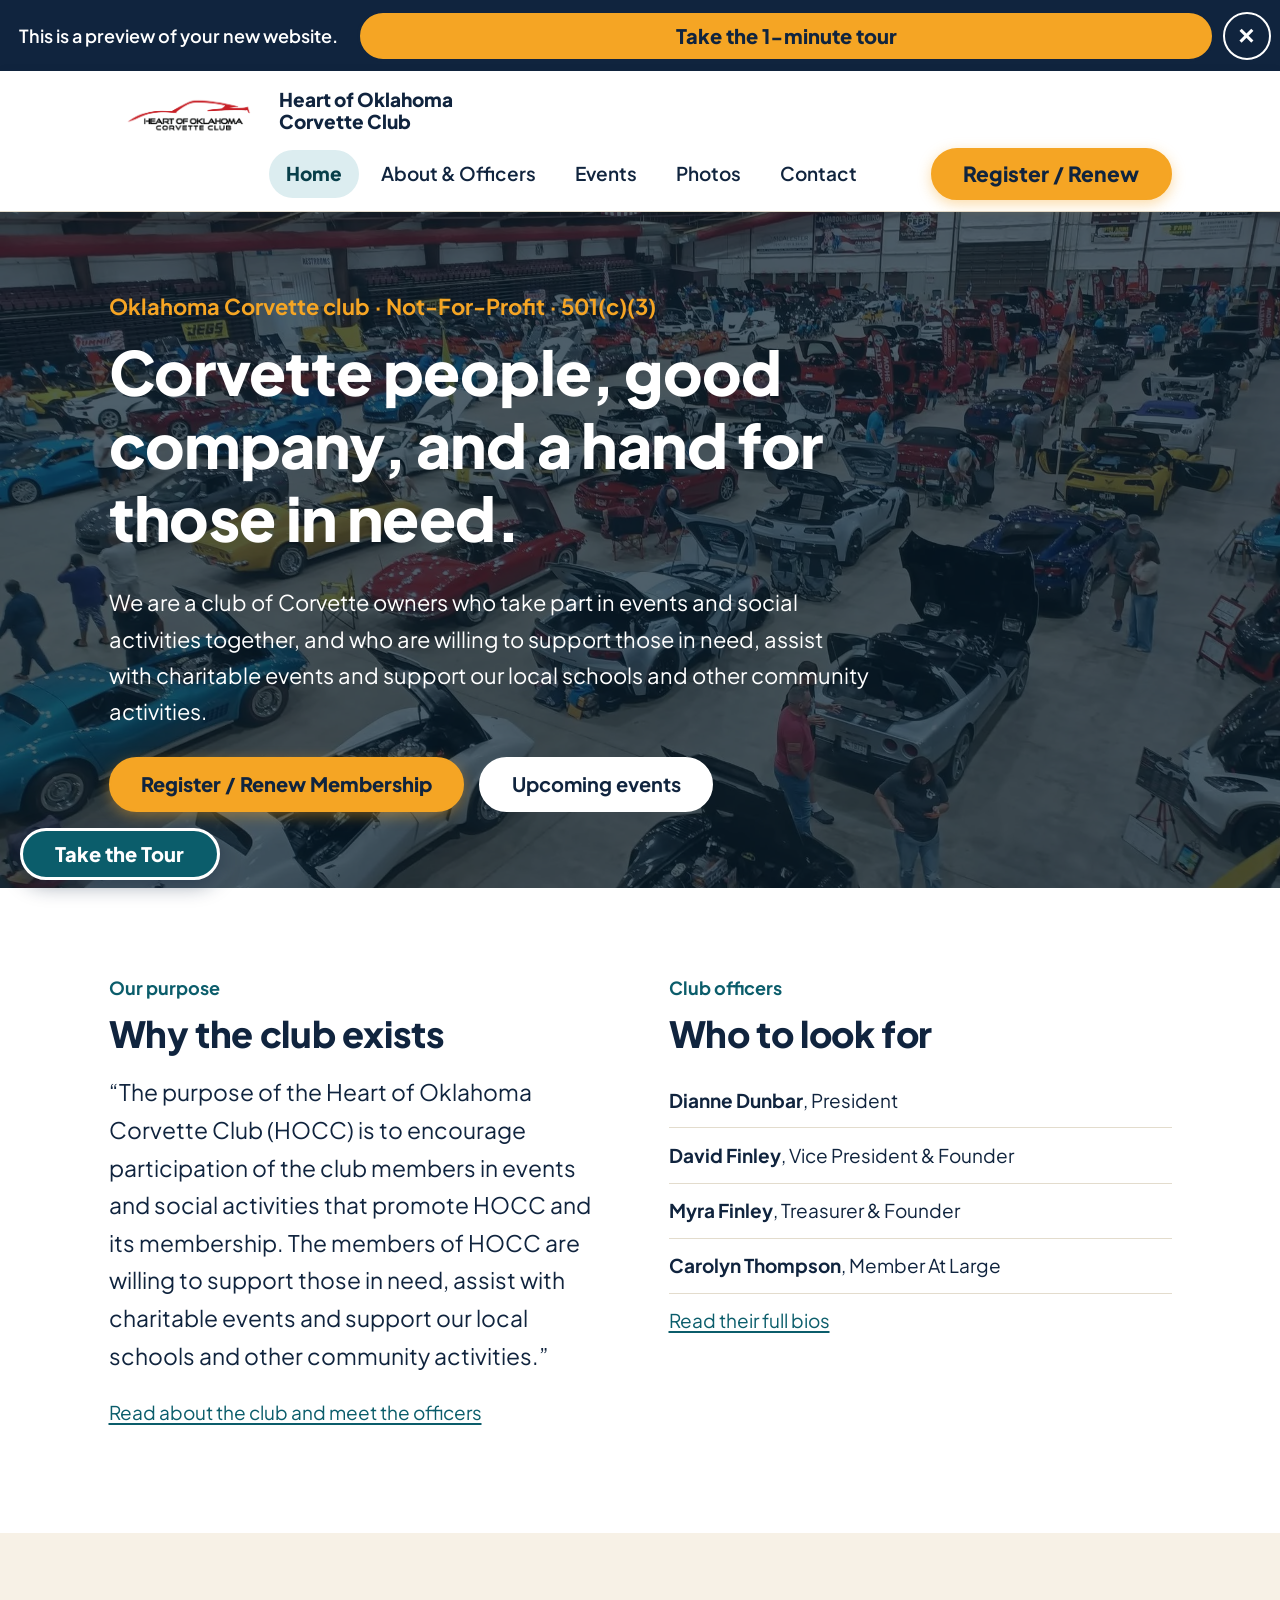
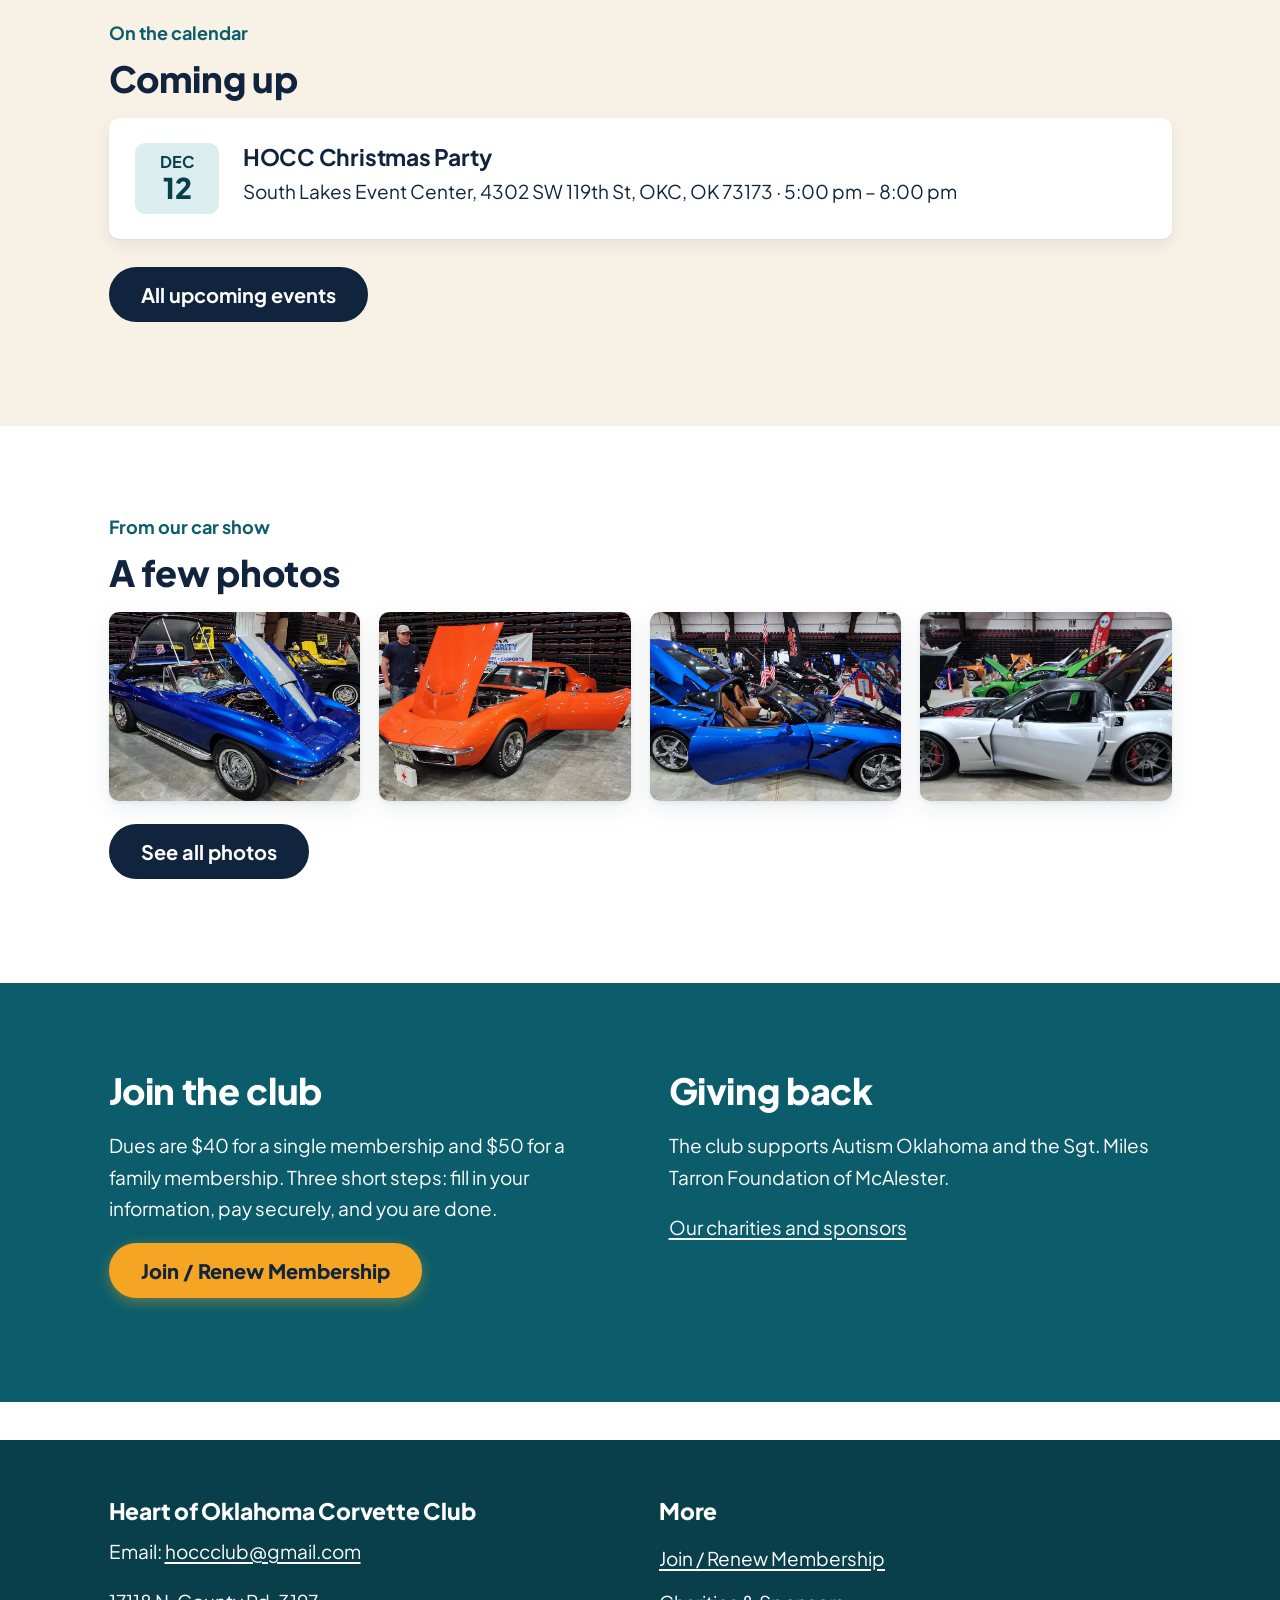
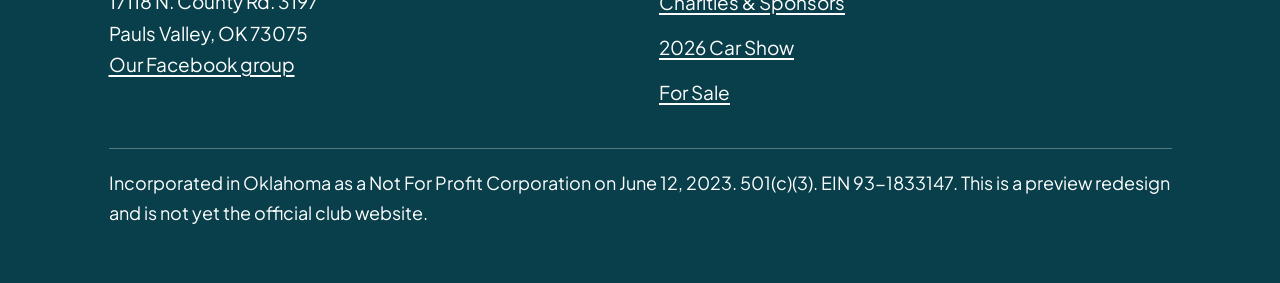
==== commit 72f85709: "Add preview guided tour (tour.js/tour.css)" ====
--- a/index.html
+++ b/index.html
@@ -9,6 +9,7 @@
 <link rel="preconnect" href="https://fonts.gstatic.com" crossorigin>
 <link href="https://fonts.googleapis.com/css2?family=Plus+Jakarta+Sans:wght@400;500;600;700;800&display=swap" rel="stylesheet">
 <link rel="stylesheet" href="style.css">
+<link rel="stylesheet" href="tour.css"> <!-- PREVIEW TOUR: remove before launch -->
 </head>
 <body>
 <a class="skip" href="#main">Skip to main content</a>
@@ -156,5 +157,6 @@
 </footer>
 <a class="join-bar" href="membership.html">Join / Renew Membership</a>
 <script src="events.js" defer></script>
+<script src="tour.js" defer></script> <!-- PREVIEW TOUR: remove before launch -->
 </body>
 </html>
--- a/tour.css
+++ b/tour.css
@@ -0,0 +1,80 @@
+/* PREVIEW TOUR: remove before launch. Styles for tour.js only. */
+.pt-launch {
+  position: fixed; left: 20px; bottom: 20px; z-index: 34;
+  min-height: 52px; padding: 0 1.7rem;
+  background: #0b5d6b; color: #fff; border: 3px solid #fff; border-radius: 999px;
+  font: 800 20px/1.2 "Plus Jakarta Sans", "Segoe UI", system-ui, Arial, sans-serif;
+  box-shadow: 0 6px 20px rgba(16, 36, 62, .4); cursor: pointer;
+}
+.pt-launch:hover { background: #083f4a; }
+.pt-launch:focus-visible { outline: 4px solid #f5a524; outline-offset: 2px; }
+.pt-launch[hidden] { display: none; }
+
+/* top banner (home page) */
+.pt-banner {
+  display: flex; flex-wrap: wrap; align-items: center; justify-content: center; gap: .5rem 1rem;
+  padding: .5rem 3.4rem .5rem 1rem; position: relative;
+  background: #10243e; color: #fff; text-align: center;
+  font: 600 18px/1.3 "Plus Jakarta Sans", "Segoe UI", system-ui, Arial, sans-serif;
+}
+.pt-banner-go {
+  min-height: 48px; padding: 0 1.2rem; border: 0; border-radius: 999px;
+  background: #f5a524; color: #10243e; font: inherit; font-weight: 800; cursor: pointer;
+}
+.pt-banner .pt-btn.pt-banner-x {
+  min-width: 48px; padding: 0; min-height: 48px; display: flex; align-items: center; justify-content: center;
+  position: absolute; right: .5rem; top: 50%; transform: translateY(-50%);
+  width: 48px; height: 48px; border: 2px solid #fff; border-radius: 50%;
+  background: transparent; color: #fff; font: 700 28px/1 Arial, sans-serif; cursor: pointer;
+}
+.pt-banner button:focus-visible { outline: 3px solid #fff; outline-offset: 2px; }
+
+/* tour layers */
+.pt-backdrop { position: fixed; inset: 0; z-index: 2147483000; background: transparent; }
+.pt-backdrop.pt-dim { background: rgba(0, 0, 0, .6); }
+.pt-spot {
+  position: fixed; z-index: 2147483001; pointer-events: none; box-sizing: border-box;
+  border-radius: 12px; outline: 4px solid #f5a524; outline-offset: 0;
+  box-shadow: 0 0 0 9999px rgba(0, 0, 0, .6);
+}
+.pt-card {
+  position: fixed; z-index: 2147483002; box-sizing: border-box;
+  width: min(520px, calc(100vw - 32px)); max-height: calc(100vh - 32px); overflow-y: auto;
+  background: #fff; color: #10243e; border-radius: 16px; padding: 1.4rem 1.5rem 1.5rem;
+  box-shadow: 0 12px 40px rgba(0, 0, 0, .45);
+  font: 500 20px/1.5 "Plus Jakarta Sans", "Segoe UI", system-ui, Arial, sans-serif;
+}
+.pt-card:focus { outline: none; }
+.pt-card.pt-center { left: 50%; top: 50%; transform: translate(-50%, -50%); }
+.pt-count { margin: 0 0 .3rem; font-size: 18px; font-weight: 700; color: #0b5d6b; }
+.pt-title { margin: 0 0 .5rem; font-size: 26px; line-height: 1.2; font-weight: 800; color: #10243e; }
+.pt-text { margin: 0 0 1.2rem; font-size: 20px; }
+.pt-btns { display: flex; flex-wrap: wrap; gap: .6rem; }
+.pt-btn {
+  flex: 1 1 0; min-width: 5.5rem; min-height: 52px; padding: 0 1rem;
+  border-radius: 999px; border: 3px solid #10243e; cursor: pointer;
+  font: 800 20px/1.2 "Plus Jakarta Sans", "Segoe UI", system-ui, Arial, sans-serif;
+}
+.pt-primary { background: #0b5d6b; border-color: #0b5d6b; color: #fff; }
+.pt-primary:hover { background: #083f4a; border-color: #083f4a; }
+.pt-secondary { background: #fff; color: #10243e; }
+.pt-secondary:hover:not(:disabled) { background: #dcedf0; }
+.pt-btn:disabled { opacity: .45; cursor: default; }
+.pt-btn:focus-visible { outline: 4px solid #f5a524; outline-offset: 2px; }
+.pt-final .pt-btn { flex: 1 1 100%; }
+.pt-final .pt-back { order: 9; }
+
+/* phones: card docked full width, bottom (or top when the target sits low) */
+.pt-card.pt-mob {
+  left: 0; right: 0; bottom: 0; top: auto; width: auto; max-height: 70vh; transform: none;
+  border-radius: 16px 16px 0 0; padding-bottom: calc(1.2rem + env(safe-area-inset-bottom, 0px));
+}
+.pt-card.pt-mob.pt-top { top: 0; bottom: auto; border-radius: 0 0 16px 16px; padding-bottom: 1.2rem; }
+@media (max-width: 700px) {
+  .pt-card { padding: 1rem 1rem 1.2rem; }
+  .pt-title { font-size: 24px; }
+  .pt-text { margin-bottom: .9rem; }
+  .pt-banner { font-size: 18px; justify-content: flex-start; text-align: left; padding: .5rem 4rem .6rem 1rem; }
+  .pt-banner .pt-btn.pt-banner-x { top: .4rem; transform: none; }
+  .pt-banner-go { width: 100%; }
+}
